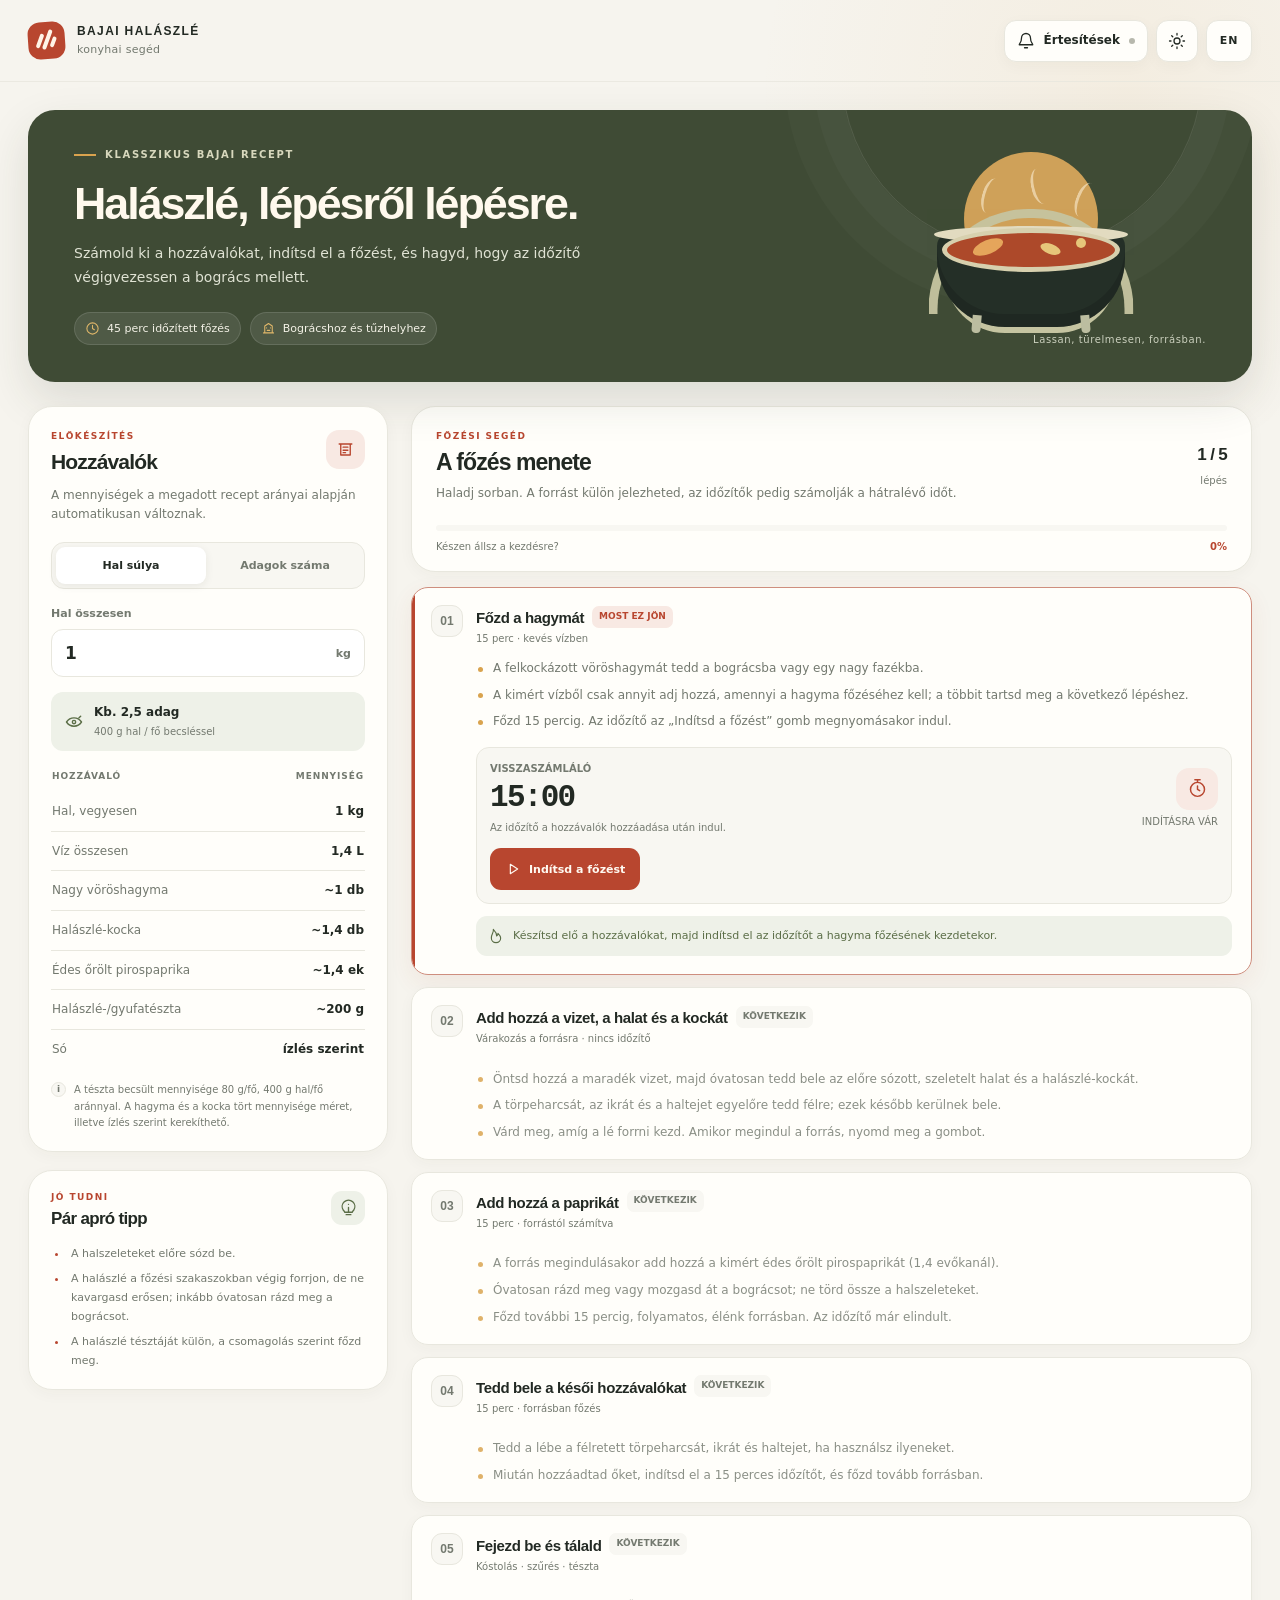
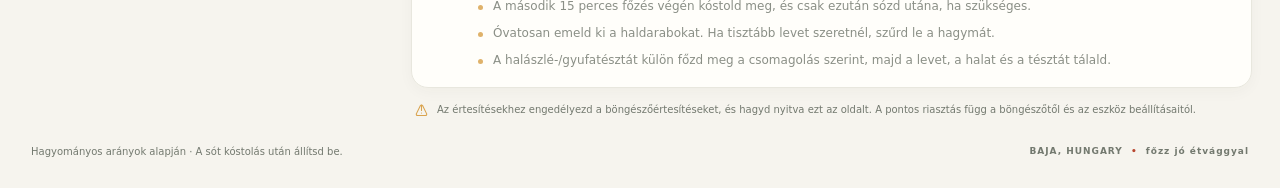
==== index.html @ a44670a9 "Integrate Google Analytics tracking code Added Google Analytics tracking script to the HTML." ====
<!doctype html>
<html lang="hu">
<head>
  <meta charset="utf-8">
  <meta name="viewport" content="width=device-width, initial-scale=1">
  <meta name="theme-color" content="#f6f4ee">
  <meta name="description" content="Interaktív, kétnyelvű Bajai halászlé-recept kalkulátorral és főzési időzítőkkel.">
  <title>Bajai halászlé · Kitchen companion</title>
  <link rel="stylesheet" href="styles.css">
  <script src="app.js" defer></script>
</head>
  <!-- Google tag (gtag.js) -->
<script async src="https://www.googletagmanager.com/gtag/js?id=G-JEFFP3CYK5"></script>
<script>
  window.dataLayer = window.dataLayer || [];
  function gtag(){dataLayer.push(arguments);}
  gtag('js', new Date());

  gtag('config', 'G-JEFFP3CYK5');
</script>
<body data-theme="light">
  <header class="topbar">
    <a class="brand" href="#top" aria-label="Bajai halászlé kezdőlap">
      <span class="brand-mark" aria-hidden="true"><span></span><span></span><span></span></span>
      <span class="brand-copy"><strong>BAJAI HALÁSZLÉ</strong><small data-i18n="brandSub">konyhai segéd</small></span>
    </a>
    <div class="top-actions">
      <button class="icon-button" id="notificationButton" type="button" aria-label="Értesítések bekapcsolása" title="Értesítések">
        <svg viewBox="0 0 24 24" aria-hidden="true"><path d="M18 8a6 6 0 0 0-12 0c0 7-3 7-3 9h18c0-2-3-2-3-9M10 21h4"/></svg>
        <span class="button-label" data-i18n="notifications">Értesítések</span>
        <span class="status-dot" id="notificationDot" aria-hidden="true"></span>
      </button>
      <button class="icon-button compact-button" id="themeButton" type="button" aria-label="Téma váltása" title="Téma váltása">
        <svg id="themeIcon" viewBox="0 0 24 24" aria-hidden="true"><circle cx="12" cy="12" r="4"/><path d="M12 2v2m0 16v2M4.93 4.93l1.42 1.42m11.3 11.3 1.42 1.42M2 12h2m16 0h2M4.93 19.07l1.42-1.42m11.3-11.3 1.42-1.42"/></svg>
      </button>
      <button class="language-button" id="languageButton" type="button" aria-label="Switch to English">EN</button>
    </div>
  </header>

  <main id="top" class="page-shell">
    <section class="hero" aria-labelledby="pageTitle">
      <div class="hero-copy">
        <div class="eyebrow"><span class="eyebrow-line"></span><span data-i18n="eyebrow">KLASSZIKUS BAJAI RECEPT</span></div>
        <h1 id="pageTitle" data-i18n="heroTitle">Halászlé, lépésről lépésre.</h1>
        <p class="hero-description" data-i18n="heroDescription">Számold ki a hozzávalókat, indítsd el a főzést, és hagyd, hogy az időzítő végigvezessen a bogrács mellett.</p>
        <div class="hero-meta">
          <span class="meta-chip"><svg viewBox="0 0 24 24" aria-hidden="true"><circle cx="12" cy="12" r="9"/><path d="M12 7v5l3 2"/></svg><span data-i18n="metaTime">45 perc időzített főzés</span></span>
          <span class="meta-chip"><svg viewBox="0 0 24 24" aria-hidden="true"><path d="M4 19h16M6 19V8l6-4 6 4v11M9 11h.01M15 11h.01M10 15h4"/></svg><span data-i18n="metaBogracs">Bográcshoz és tűzhelyhez</span></span>
        </div>
      </div>
      <div class="hero-art" aria-hidden="true">
        <div class="art-sun"></div>
        <div class="art-pot-handle"></div>
        <div class="art-pot"><div class="art-soup"><span></span><i></i><b></b></div><div class="art-pot-rim"></div><div class="art-pot-leg leg-left"></div><div class="art-pot-leg leg-right"></div></div>
        <div class="art-steam steam-one"></div><div class="art-steam steam-two"></div><div class="art-steam steam-three"></div>
        <span class="art-caption" data-i18n="artCaption">Lassan, türelmesen, forrásban.</span>
      </div>
    </section>

    <section class="workspace" aria-label="Recept és főzési folyamat">
      <aside class="sidebar">
        <section class="panel ingredient-panel" aria-labelledby="ingredientsTitle">
          <div class="panel-heading">
            <div>
              <span class="section-kicker" data-i18n="recipeCardKicker">ELŐKÉSZÍTÉS</span>
              <h2 id="ingredientsTitle" data-i18n="ingredientsTitle">Hozzávalók</h2>
            </div>
            <span class="heading-icon" aria-hidden="true"><svg viewBox="0 0 24 24"><path d="M4 5h16M6 5v14h12V5M9 9h6m-6 4h6m-6 3h3"/></svg></span>
          </div>
          <p class="panel-intro" data-i18n="ingredientsIntro">A mennyiségek a megadott recept arányai alapján automatikusan változnak.</p>

          <div class="mode-switch" role="group" aria-label="Mennyiség megadása">
            <button type="button" class="mode-button is-selected" data-mode="weight" aria-pressed="true" data-i18n="modeWeight">Hal súlya</button>
            <button type="button" class="mode-button" data-mode="servings" aria-pressed="false" data-i18n="modeServings">Adagok száma</button>
          </div>

          <div class="quantity-input-wrap" id="weightInputWrap">
            <label for="fishWeight" data-i18n="weightLabel">Hal összesen</label>
            <div class="number-input"><input id="fishWeight" type="number" min="0.1" max="100" step="0.1" value="1.0" inputmode="decimal"><span>kg</span></div>
          </div>
          <div class="quantity-input-wrap is-hidden" id="servingsInputWrap">
            <label for="servingsInput" data-i18n="servingsLabel">Hány főre?</label>
            <div class="number-input"><input id="servingsInput" type="number" min="1" max="100" step="1" value="3" inputmode="numeric"><span data-i18n="peopleUnit">fő</span></div>
          </div>
          <div class="yield-summary" aria-live="polite">
            <span class="yield-icon" aria-hidden="true"><svg viewBox="0 0 24 24"><path d="M3 12s3.2-5 9-5 9 5 9 5-3.2 5-9 5-9-5-9-5Z"/><circle cx="12" cy="12" r="2"/><path d="m18 7 2-2"/></svg></span>
            <span><strong id="yieldValue">Kb. 2,5 adag</strong><small data-i18n="yieldCaption">400 g hal / fő becsléssel</small></span>
          </div>

          <div class="ingredient-list-heading"><span data-i18n="ingredientNameHeading">Hozzávaló</span><span data-i18n="amountHeading">Mennyiség</span></div>
          <ul class="ingredient-list" id="ingredientList" aria-live="polite"></ul>
          <p class="assumption-note"><span class="note-symbol" aria-hidden="true">i</span><span data-i18n="assumptionNote">A tészta becsült mennyisége 80 g/fő, 400 g hal/fő aránnyal. A hagyma és a kocka tört mennyisége méret, illetve ízlés szerint kerekíthető.</span></p>
        </section>

        <section class="panel kitchen-notes" aria-labelledby="notesTitle">
          <div class="panel-heading small-heading">
            <div><span class="section-kicker" data-i18n="cookNotesKicker">JÓ TUDNI</span><h2 id="notesTitle" data-i18n="notesTitle">Pár apró tipp</h2></div>
            <span class="heading-icon secondary" aria-hidden="true"><svg viewBox="0 0 24 24"><path d="M12 18v-6m0-4h.01M9 21h6M5.5 15.5a8 8 0 1 1 13 0c-1.2 1.1-1.7 2-1.7 2.5H7.2c0-.5-.5-1.4-1.7-2.5Z"/></svg></span>
          </div>
          <ul class="tips-list">
            <li data-i18n="tipOne">A halszeleteket előre sózd be.</li>
            <li data-i18n="tipTwo">A halászlé a főzési szakaszokban végig forrjon, de ne kavargasd erősen; inkább óvatosan rázd meg a bográcsot.</li>
            <li data-i18n="tipThree">A halászlé tésztáját külön, a csomagolás szerint főzd meg.</li>
          </ul>
        </section>
      </aside>

      <section class="cooking-section" aria-labelledby="processTitle">
        <div class="process-header panel">
          <div class="process-heading-row">
            <div>
              <span class="section-kicker" data-i18n="liveGuideKicker">FŐZÉSI SEGÉD</span>
              <h2 id="processTitle" data-i18n="processTitle">A főzés menete</h2>
              <p data-i18n="processIntro">Haladj sorban. A forrást külön jelezheted, az időzítők pedig számolják a hátralévő időt.</p>
            </div>
            <div class="progress-count"><strong id="stepCounter">1 / 5</strong><span data-i18n="stepsLabel">lépés</span></div>
          </div>
          <div class="progress-track" role="progressbar" aria-label="Főzési folyamat előrehaladása" aria-valuemin="0" aria-valuemax="100" aria-valuenow="0" id="progressTrack"><span id="progressFill"></span></div>
          <div class="progress-caption"><span id="progressMessage" data-i18n="progressReady">Készen állsz a kezdésre?</span><span id="progressPercent">0%</span></div>
        </div>

        <div class="step-list" id="stepList" aria-live="polite" aria-relevant="additions text"></div>
        <div class="notification-footnote"><svg viewBox="0 0 24 24" aria-hidden="true"><path d="M12 3v9m0 4h.01M5.6 20h12.8a2 2 0 0 0 1.7-3L13.7 4a2 2 0 0 0-3.4 0L3.9 17a2 2 0 0 0 1.7 3Z"/></svg><span data-i18n="notificationFootnote">Az értesítésekhez engedélyezd a böngészőértesítéseket, és hagyd nyitva ezt az oldalt. A pontos riasztás függ a böngészőtől és az eszköz beállításaitól.</span></div>
      </section>
    </section>

    <footer class="page-footer"><span data-i18n="footerText">Hagyományos arányok alapján · A sót kóstolás után állítsd be.</span><span>BAJA, HUNGARY <span class="footer-dot">•</span> <span data-i18n="footerMade">főzz jó étvággyal</span></span></footer>
  </main>
  <div id="toast" class="toast" role="status" aria-live="polite"></div>
</body>
</html>
---- styles.css ----
:root {
  color-scheme: light;
  --page: #f6f4ee;
  --surface: #fffefa;
  --surface-soft: #f8f7f2;
  --surface-raised: #ffffff;
  --text: #222923;
  --muted: #73796f;
  --line: #e8e7de;
  --accent: #b8462f;
  --accent-strong: #9e3523;
  --accent-soft: #f8e9e3;
  --olive: #5b6e47;
  --olive-soft: #eef1e8;
  --gold: #d9a34e;
  --shadow: 0 14px 40px rgba(53, 47, 32, .055);
  --shadow-soft: 0 4px 15px rgba(53, 47, 32, .035);
  --focus: rgba(184, 70, 47, .28);
  --radius-lg: 24px;
  --radius-md: 17px;
  --radius-sm: 12px;
}

* { box-sizing: border-box; }
html { scroll-behavior: smooth; }
body {
  margin: 0;
  background:
    radial-gradient(circle at 88% 5%, rgba(221, 174, 103, .10), transparent 23rem),
    var(--page);
  color: var(--text);
  font-family: 'DM Sans', system-ui, -apple-system, BlinkMacSystemFont, 'Segoe UI', sans-serif;
  font-size: 15px;
  line-height: 1.55;
  transition: background-color .2s ease, color .2s ease;
}
button, input { font: inherit; }
button { -webkit-tap-highlight-color: transparent; }
button:focus-visible, input:focus-visible, a:focus-visible { outline: 3px solid var(--focus); outline-offset: 3px; }
svg { width: 20px; height: 20px; fill: none; stroke: currentColor; stroke-width: 1.7; stroke-linecap: round; stroke-linejoin: round; }

body[data-theme="dark"] {
  color-scheme: dark;
  --page: #161a17;
  --surface: #1e241f;
  --surface-soft: #222923;
  --surface-raised: #262d27;
  --text: #f0f0e8;
  --muted: #a5ad9f;
  --line: #353d35;
  --accent: #e17a5f;
  --accent-strong: #f08e72;
  --accent-soft: #432d28;
  --olive: #b3c49a;
  --olive-soft: #2b3428;
  --gold: #e7b75e;
  --shadow: 0 16px 45px rgba(0, 0, 0, .20);
  --shadow-soft: 0 5px 18px rgba(0, 0, 0, .15);
  --focus: rgba(225, 122, 95, .4);
  background:
    radial-gradient(circle at 88% 5%, rgba(208, 130, 65, .09), transparent 23rem),
    var(--page);
}

.topbar {
  min-height: 82px;
  padding: 0 max(28px, calc((100vw - 1320px) / 2));
  display: flex;
  justify-content: space-between;
  align-items: center;
  gap: 20px;
  border-bottom: 1px solid color-mix(in srgb, var(--line) 78%, transparent);
}
.brand { display: inline-flex; align-items: center; gap: 12px; color: var(--text); text-decoration: none; }
.brand-mark { width: 37px; height: 37px; display: flex; align-items: center; justify-content: center; gap: 3px; background: var(--accent); border-radius: 12px; transform: rotate(-4deg); }
.brand-mark span { display: block; width: 4px; height: 15px; border-radius: 3px; background: #fff4e7; transform: rotate(24deg); }
.brand-mark span:nth-child(2) { height: 21px; transform: rotate(24deg) translateY(-1px); }
.brand-mark span:nth-child(3) { height: 11px; transform: rotate(24deg) translateY(2px); }
.brand-copy { display: flex; flex-direction: column; line-height: 1.25; gap: 4px; }
.brand-copy strong { letter-spacing: .115em; font-family: 'Manrope', sans-serif; font-size: 12px; font-weight: 800; }
.brand-copy small { font-size: 11px; color: var(--muted); letter-spacing: .025em; }
.top-actions { display: flex; align-items: center; gap: 8px; }
.icon-button, .language-button {
  min-height: 42px; border: 1px solid var(--line); background: var(--surface); color: var(--text);
  border-radius: 12px; display: inline-flex; align-items: center; justify-content: center; gap: 9px;
  padding: 0 12px; cursor: pointer; box-shadow: var(--shadow-soft); transition: border-color .2s, background .2s, transform .2s;
}
.icon-button:hover, .language-button:hover { border-color: color-mix(in srgb, var(--accent) 45%, var(--line)); transform: translateY(-1px); }
.icon-button svg { width: 18px; height: 18px; }
.icon-button .button-label { font-size: 12px; font-weight: 600; }
.compact-button { width: 42px; padding: 0; }
.language-button { min-width: 46px; font-size: 11px; font-weight: 800; letter-spacing: .08em; }
.status-dot { height: 6px; width: 6px; border-radius: 50%; background: #b7b8ad; }
.status-dot.is-on { background: #5c9b68; box-shadow: 0 0 0 3px rgba(92,155,104,.12); }

.page-shell { max-width: 1320px; margin: 0 auto; padding: 28px 28px 24px; }
.hero {
  min-height: 255px; display: grid; grid-template-columns: minmax(0, 1.4fr) minmax(250px, .8fr);
  align-items: center; gap: 20px; overflow: hidden; position: relative; padding: 36px 46px;
  border-radius: 27px; color: #fff9ed; background: #3f4b35;
  box-shadow: 0 18px 45px rgba(46, 57, 37, .13);
}
.hero::before { content: ''; position: absolute; width: 360px; height: 360px; border-radius: 50%; right: 4%; top: -220px; border: 1px solid rgba(255,255,255,.10); box-shadow: 0 0 0 28px rgba(255,255,255,.025), 0 0 0 57px rgba(255,255,255,.018); }
.hero-copy { position: relative; z-index: 2; max-width: 650px; }
.eyebrow { display: flex; align-items: center; gap: 9px; color: #d8d8bd; letter-spacing: .17em; font-size: 10px; font-weight: 700; }
.eyebrow-line { display: inline-block; width: 22px; height: 2px; background: #d9a34e; }
h1, h2, h3, p { margin-top: 0; }
h1, h2, h3 { font-family: 'Manrope', 'DM Sans', sans-serif; }
.hero h1 { font-size: clamp(30px, 3.5vw, 45px); line-height: 1.13; letter-spacing: -.045em; max-width: 590px; margin: 15px 0 12px; font-weight: 800; }
.hero-description { max-width: 590px; margin: 0; color: #e0e3d4; font-size: 14px; line-height: 1.75; }
.hero-meta { margin-top: 22px; display: flex; flex-wrap: wrap; gap: 9px; }
.meta-chip { display: inline-flex; align-items: center; gap: 7px; padding: 7px 10px; background: rgba(255,255,255,.085); border: 1px solid rgba(255,255,255,.12); border-radius: 50px; color: #f4f2e7; font-size: 11px; }
.meta-chip svg { width: 15px; height: 15px; color: #e0b76a; }
.hero-art { height: 200px; min-width: 240px; max-width: 350px; width: 100%; justify-self: end; position: relative; }
.art-sun { position: absolute; width: 134px; height: 134px; top: 6px; left: 50%; transform: translateX(-50%); background: #d7a65b; opacity: .95; border-radius: 50%; }
.art-pot-handle { position: absolute; width: 205px; height: 105px; border: 9px solid #c6c5a1; border-bottom: 0; border-radius: 100px 100px 0 0; top: 63px; left: 50%; transform: translateX(-50%); opacity: .95; }
.art-pot { position: absolute; width: 188px; height: 94px; bottom: 19px; left: 50%; transform: translateX(-50%); background: #242f27; border-radius: 13px 13px 68px 68px; box-shadow: inset 0 -13px rgba(0,0,0,.14), 0 14px 0 -8px #c5c4a1; }
.art-soup { position: absolute; z-index: 2; height: 44px; top: -5px; left: 5px; right: 5px; border-radius: 50%; background: #ad492a; overflow: hidden; border: 5px solid #d7d0ae; }
.art-soup span, .art-soup i, .art-soup b { position: absolute; display: block; background: #e5a55b; border-radius: 50%; }
.art-soup span { width: 32px; height: 14px; top: 7px; left: 25px; transform: rotate(-22deg); }
.art-soup i { width: 21px; height: 10px; top: 11px; left: 93px; transform: rotate(20deg); background: #e6c67a; }
.art-soup b { width: 10px; height: 10px; top: 5px; right: 29px; background: #e6c67a; }
.art-pot-rim { position: absolute; z-index: 1; top: -7px; left: -3px; right: -3px; height: 17px; border-radius: 50%; background: #e2dbc0; }
.art-pot-leg { position: absolute; width: 9px; height: 18px; top: 82px; background: #bcbda0; border-radius: 0 0 4px 4px; }
.leg-left { left: 35px; transform: rotate(5deg); }.leg-right { right: 35px; transform: rotate(-5deg); }
.art-steam { position: absolute; z-index: 3; height: 36px; width: 19px; border-left: 3px solid rgba(255,245,220,.55); border-radius: 50%; top: 32px; }
.steam-one { left: 36%; transform: rotate(16deg); }.steam-two { left: 50%; top: 22px; transform: rotate(-12deg); }.steam-three { left: 63%; top: 36px; transform: rotate(21deg); }
.art-caption { position: absolute; z-index: 3; right: 0; bottom: -1px; color: #cbd0be; font-size: 10px; letter-spacing: .06em; }

.workspace { display: grid; grid-template-columns: minmax(290px, 360px) minmax(0, 1fr); gap: 23px; align-items: start; margin-top: 24px; }
.sidebar { display: grid; gap: 18px; }
.panel { background: var(--surface); border: 1px solid var(--line); border-radius: var(--radius-lg); box-shadow: var(--shadow-soft); }
.ingredient-panel { padding: 23px 22px 19px; }
.panel-heading { display: flex; align-items: flex-start; justify-content: space-between; gap: 14px; }
.section-kicker { display: block; color: var(--accent); font-size: 9px; font-weight: 800; letter-spacing: .16em; line-height: 1.5; margin-bottom: 5px; }
.panel-heading h2, .process-heading-row h2 { font-size: 21px; letter-spacing: -.04em; line-height: 1.2; margin: 0; font-weight: 800; }
.heading-icon { width: 39px; height: 39px; display: flex; align-items: center; justify-content: center; border-radius: 13px; background: var(--accent-soft); color: var(--accent); flex-shrink: 0; }
.heading-icon svg { width: 19px; height: 19px; }
.heading-icon.secondary { background: var(--olive-soft); color: var(--olive); }
.panel-intro { color: var(--muted); font-size: 12px; line-height: 1.65; margin: 12px 0 17px; }
.mode-switch { display: grid; grid-template-columns: 1fr 1fr; gap: 4px; padding: 4px; background: var(--surface-soft); border: 1px solid var(--line); border-radius: 13px; }
.mode-button { border: 0; border-radius: 9px; background: transparent; color: var(--muted); min-height: 37px; padding: 7px 8px; font-size: 11px; font-weight: 700; cursor: pointer; transition: background .2s, color .2s, box-shadow .2s; }
.mode-button.is-selected { background: var(--surface-raised); color: var(--text); box-shadow: 0 2px 8px rgba(40,40,30,.08); }
.quantity-input-wrap { margin-top: 16px; }
.quantity-input-wrap label { display: block; font-size: 11px; font-weight: 700; margin-bottom: 7px; color: var(--muted); }
.number-input { height: 48px; display: flex; align-items: center; border: 1px solid var(--line); border-radius: 12px; background: var(--surface-raised); transition: border-color .2s, box-shadow .2s; }
.number-input:focus-within { border-color: var(--accent); box-shadow: 0 0 0 3px var(--focus); }
.number-input input { appearance: textfield; -moz-appearance: textfield; border: 0; outline: 0; background: transparent; color: var(--text); min-width: 0; width: 100%; height: 100%; padding: 0 13px; font-size: 17px; font-weight: 700; }
.number-input input::-webkit-inner-spin-button, .number-input input::-webkit-outer-spin-button { -webkit-appearance: none; margin: 0; }
.number-input span { padding: 0 13px; color: var(--muted); font-size: 11px; font-weight: 700; white-space: nowrap; }
.is-hidden { display: none !important; }
.yield-summary { display: flex; gap: 10px; align-items: center; padding: 12px 13px; background: var(--olive-soft); margin-top: 15px; border-radius: 12px; }
.yield-icon { display: flex; flex-shrink: 0; color: var(--olive); }
.yield-icon svg { width: 20px; height: 20px; }
.yield-summary strong, .yield-summary small { display: block; }
.yield-summary strong { font-size: 12px; line-height: 1.45; }
.yield-summary small { color: var(--muted); font-size: 10px; margin-top: 2px; }
.ingredient-list-heading { display: flex; justify-content: space-between; padding: 19px 1px 8px; color: var(--muted); font-size: 9px; font-weight: 800; text-transform: uppercase; letter-spacing: .1em; }
.ingredient-list { list-style: none; padding: 0; margin: 0; }
.ingredient-row { display: flex; align-items: baseline; justify-content: space-between; gap: 14px; padding: 10px 1px; border-bottom: 1px solid var(--line); font-size: 12px; }
.ingredient-row:last-child { border-bottom: 0; }
.ingredient-name { color: var(--muted); }
.ingredient-amount { font-weight: 700; text-align: right; white-space: nowrap; color: var(--text); }
.assumption-note { display: flex; align-items: flex-start; gap: 8px; margin: 14px 0 0; color: var(--muted); font-size: 10px; line-height: 1.65; }
.note-symbol { display: inline-flex; align-items: center; justify-content: center; width: 15px; height: 15px; border-radius: 50%; background: var(--surface-soft); border: 1px solid var(--line); font-size: 9px; font-weight: 800; flex-shrink: 0; }
.kitchen-notes { padding: 20px 22px 18px; }
.small-heading h2 { font-size: 17px; }
.small-heading .heading-icon { width: 34px; height: 34px; border-radius: 11px; }
.tips-list { margin: 15px 0 0; padding: 0 0 0 17px; color: var(--muted); font-size: 11px; line-height: 1.7; }
.tips-list li { padding: 0 0 7px 3px; }
.tips-list li:last-child { padding-bottom: 0; }
.tips-list li::marker { color: var(--accent); }

.cooking-section { min-width: 0; }
.process-header { padding: 23px 24px 17px; }
.process-heading-row { display: flex; justify-content: space-between; align-items: center; gap: 15px; }
.process-heading-row h2 { font-size: 23px; }
.process-heading-row p { max-width: 590px; color: var(--muted); font-size: 12px; line-height: 1.65; margin: 8px 0 0; }
.progress-count { min-width: 61px; text-align: right; flex-shrink: 0; }
.progress-count strong { display: block; font-family: 'Manrope', sans-serif; font-size: 17px; letter-spacing: -.04em; }
.progress-count span { color: var(--muted); font-size: 10px; }
.progress-track { height: 6px; margin-top: 21px; background: var(--surface-soft); border-radius: 100px; overflow: hidden; }
.progress-track > span { display: block; height: 100%; width: 0%; background: linear-gradient(90deg, var(--accent), #d88e50); border-radius: inherit; transition: width .35s ease; }
.progress-caption { margin-top: 8px; display: flex; align-items: center; justify-content: space-between; gap: 12px; color: var(--muted); font-size: 10px; }
#progressPercent { font-weight: 800; color: var(--accent); }
.step-list { display: grid; gap: 12px; margin-top: 15px; }
.step-card { position: relative; background: var(--surface); border: 1px solid var(--line); border-radius: var(--radius-md); box-shadow: var(--shadow-soft); overflow: hidden; transition: border-color .25s, background .25s, opacity .25s, box-shadow .25s; }
.step-card.is-active { border-color: color-mix(in srgb, var(--accent) 55%, var(--line)); box-shadow: 0 8px 25px rgba(160, 67, 44, .075); }
.step-card.is-complete .step-number { color: #fff; background: var(--olive); border-color: var(--olive); }
.step-card.is-complete .step-number svg { width: 15px; height: 15px; }
.step-card.is-future .step-body { opacity: .83; }
.step-card.is-active::before { content: ''; position: absolute; width: 3px; left: 0; top: 0; bottom: 0; background: var(--accent); }
.step-card.is-finished { border-color: var(--olive); }
.step-main { display: flex; gap: 13px; align-items: flex-start; padding: 17px 19px 0; }
.step-number { width: 32px; height: 32px; border: 1px solid var(--line); background: var(--surface-soft); color: var(--muted); border-radius: 11px; display: flex; align-items: center; justify-content: center; flex-shrink: 0; font-family: 'Manrope', sans-serif; font-size: 12px; font-weight: 800; }
.step-heading { min-width: 0; flex: 1; }
.step-title-row { display: flex; align-items: center; flex-wrap: wrap; gap: 8px; }
.step-heading h3 { margin: 2px 0 0; font-size: 15px; line-height: 1.4; letter-spacing: -.025em; }
.step-subtitle { margin: 3px 0 0; color: var(--muted); font-size: 10px; }
.step-status { display: inline-flex; align-items: center; white-space: nowrap; padding: 4px 7px; border-radius: 7px; background: var(--surface-soft); color: var(--muted); font-size: 9px; font-weight: 800; }
.step-card.is-active .step-status { background: var(--accent-soft); color: var(--accent); }
.step-card.is-complete .step-status { background: var(--olive-soft); color: var(--olive); }
.step-body { padding: 12px 19px 18px 64px; }
.step-instructions { padding: 0; margin: 0; list-style: none; display: grid; gap: 7px; color: var(--muted); font-size: 12px; line-height: 1.65; }
.step-instructions li { position: relative; padding-left: 17px; }
.step-instructions li::before { content: ''; position: absolute; width: 5px; height: 5px; border-radius: 50%; background: var(--gold); left: 2px; top: .65em; }
.step-active-control { margin-top: 15px; border-radius: 13px; border: 1px solid var(--line); padding: 13px; background: var(--surface-soft); }
.timer-row { display: flex; align-items: center; justify-content: space-between; gap: 14px; }
.timer-caption { color: var(--muted); font-size: 10px; font-weight: 700; margin-bottom: 2px; }
.timer-digits { display: block; font-family: 'Manrope', monospace; letter-spacing: -.055em; font-size: 31px; line-height: 1.2; font-weight: 800; font-variant-numeric: tabular-nums; }
.timer-digits.is-done { color: var(--olive); }
.timer-side { min-width: 115px; text-align: right; }
.timer-state { display: block; margin-top: 4px; color: var(--muted); font-size: 10px; }
.timer-icon { display: inline-flex; align-items: center; justify-content: center; width: 42px; height: 42px; border-radius: 13px; color: var(--accent); background: var(--accent-soft); }
.timer-icon svg { width: 21px; height: 21px; }
.control-actions { display: flex; gap: 8px; flex-wrap: wrap; margin-top: 13px; }
.primary-button, .secondary-button {
  min-height: 42px; display: inline-flex; justify-content: center; align-items: center; gap: 8px; padding: 0 14px;
  border-radius: 11px; border: 1px solid transparent; font-size: 11px; font-weight: 800; cursor: pointer;
  transition: background .2s, border-color .2s, color .2s, transform .2s;
}
.primary-button { background: var(--accent); color: #fffaf2; }
.primary-button:hover { background: var(--accent-strong); transform: translateY(-1px); }
.secondary-button { background: var(--surface-raised); border-color: var(--line); color: var(--text); }
.secondary-button:hover { border-color: var(--accent); color: var(--accent); }
.primary-button svg, .secondary-button svg { width: 16px; height: 16px; }
.step-callout { display: flex; align-items: flex-start; gap: 9px; padding: 11px 12px; margin-top: 12px; background: var(--olive-soft); color: var(--olive); border-radius: 11px; font-size: 11px; line-height: 1.6; }
.step-callout svg { width: 16px; height: 16px; flex-shrink: 0; margin-top: 1px; }
.step-callout strong { color: var(--text); }
.step-card.is-future .step-main { padding-bottom: 16px; }
.step-card.is-future .step-body { padding-top: 7px; padding-bottom: 16px; }
.step-card.is-complete .step-body { padding-bottom: 15px; }
.notification-footnote { display: flex; align-items: flex-start; gap: 8px; margin: 14px 3px 0; color: var(--muted); font-size: 10px; line-height: 1.65; }
.notification-footnote svg { width: 15px; height: 15px; flex-shrink: 0; margin-top: 1px; color: var(--gold); }
.page-footer { display: flex; justify-content: space-between; align-items: center; gap: 15px; padding: 26px 3px 4px; color: var(--muted); font-size: 10px; }
.page-footer > span:last-child { letter-spacing: .11em; font-size: 9px; font-weight: 700; white-space: nowrap; }
.footer-dot { padding: 0 4px; color: var(--accent); }
.toast { position: fixed; z-index: 20; bottom: 22px; left: 50%; transform: translate(-50%, 14px); max-width: min(500px, calc(100vw - 30px)); padding: 12px 16px; border-radius: 13px; background: var(--text); color: var(--surface); font-size: 12px; line-height: 1.5; box-shadow: var(--shadow); opacity: 0; pointer-events: none; transition: opacity .2s, transform .2s; }
.toast.is-visible { opacity: 1; transform: translate(-50%, 0); }

@media (min-width: 1100px) {
  .sidebar { position: sticky; top: 18px; }
}
@media (max-width: 900px) {
  .page-shell { padding: 22px 20px; }
  .topbar { padding: 0 20px; min-height: 72px; }
  .hero { padding: 32px 32px; grid-template-columns: minmax(0, 1.35fr) minmax(210px, .8fr); }
  .hero-art { transform: scale(.9); transform-origin: center right; }
  .workspace { grid-template-columns: minmax(260px, .78fr) minmax(0, 1.22fr); gap: 16px; }
  .ingredient-panel, .kitchen-notes { padding-left: 17px; padding-right: 17px; }
  .process-header { padding: 20px; }
  .step-main { padding-left: 15px; padding-right: 15px; }
  .step-body { padding-left: 60px; padding-right: 15px; }
}
@media (max-width: 680px) {
  .topbar { padding: 0 15px; min-height: 68px; }
  .brand { gap: 9px; }
  .brand-mark { width: 34px; height: 34px; border-radius: 11px; }
  .brand-copy strong { font-size: 10px; }
  .brand-copy small { font-size: 10px; }
  .top-actions { gap: 6px; }
  .icon-button { min-height: 38px; padding: 0 10px; border-radius: 11px; }
  .compact-button { width: 38px; padding: 0; }
  .language-button { min-width: 39px; min-height: 38px; padding: 0 9px; }
  .icon-button .button-label { display: none; }
  .icon-button { width: 38px; padding: 0; }
  .status-dot { width: 5px; height: 5px; margin-left: -7px; margin-top: -13px; }
  .page-shell { padding: 14px 12px 20px; }
  .hero { min-height: 0; grid-template-columns: 1fr; padding: 27px 23px 19px; gap: 2px; border-radius: 21px; }
  .hero h1 { font-size: 33px; max-width: 420px; margin-top: 13px; }
  .hero-description { font-size: 12px; line-height: 1.7; }
  .hero-meta { margin-top: 17px; gap: 7px; }
  .meta-chip { font-size: 10px; padding: 6px 8px; }
  .hero-art { justify-self: center; height: 139px; max-width: 290px; min-width: 230px; transform: scale(.82); transform-origin: top center; margin-bottom: -24px; }
  .workspace { grid-template-columns: minmax(0, 1fr); gap: 17px; margin-top: 17px; }
  .sidebar { display: contents; }
  .ingredient-panel { order: 0; padding: 20px 18px 18px; border-radius: 19px; }
  .kitchen-notes { order: 1; padding: 18px; border-radius: 19px; }
  .cooking-section { order: 2; }
  .panel-heading h2 { font-size: 20px; }
  .process-header { padding: 19px 17px 15px; border-radius: 18px; }
  .process-heading-row { align-items: flex-start; }
  .process-heading-row h2 { font-size: 21px; }
  .process-heading-row p { font-size: 11px; line-height: 1.6; }
  .progress-count strong { font-size: 15px; }
  .progress-count span { font-size: 9px; }
  .step-list { gap: 10px; margin-top: 11px; }
  .step-card { border-radius: 15px; }
  .step-main { gap: 10px; padding: 14px 13px 0; }
  .step-number { width: 30px; height: 30px; border-radius: 10px; }
  .step-heading h3 { font-size: 13px; }
  .step-subtitle { font-size: 10px; }
  .step-status { font-size: 8px; padding: 3px 6px; }
  .step-body { padding: 11px 13px 15px 53px; }
  .step-instructions { font-size: 11px; gap: 6px; }
  .step-active-control { padding: 11px; margin-top: 12px; }
  .timer-digits { font-size: 29px; }
  .timer-icon { width: 37px; height: 37px; }
  .timer-side { min-width: 92px; }
  .control-actions { gap: 7px; }
  .primary-button, .secondary-button { min-height: 43px; padding: 0 12px; font-size: 10px; }
  .primary-button { flex: 1 1 auto; }
  .page-footer { display: grid; gap: 8px; padding: 21px 3px 4px; font-size: 10px; }
  .page-footer > span:last-child { white-space: normal; }
}
@media (prefers-reduced-motion: reduce) {
  *, *::before, *::after { scroll-behavior: auto !important; animation-duration: .01ms !important; transition-duration: .01ms !important; }
}
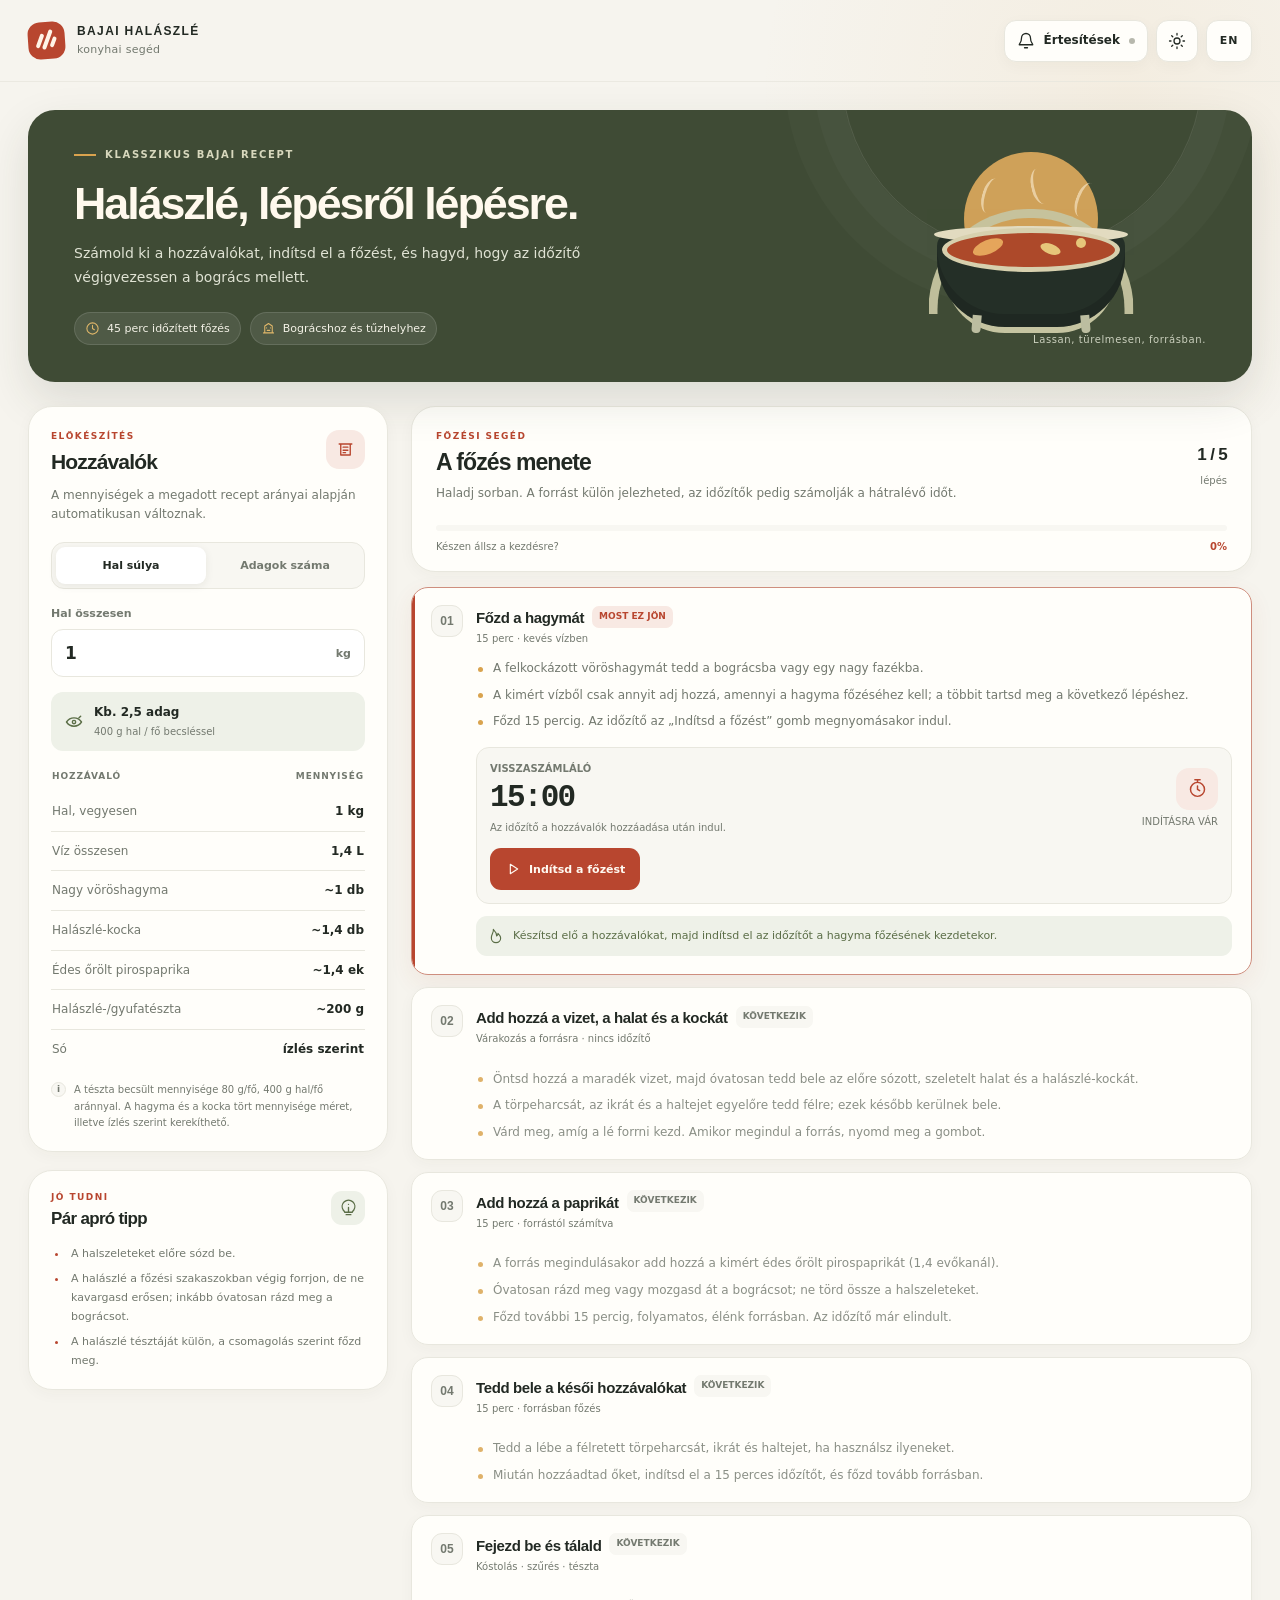
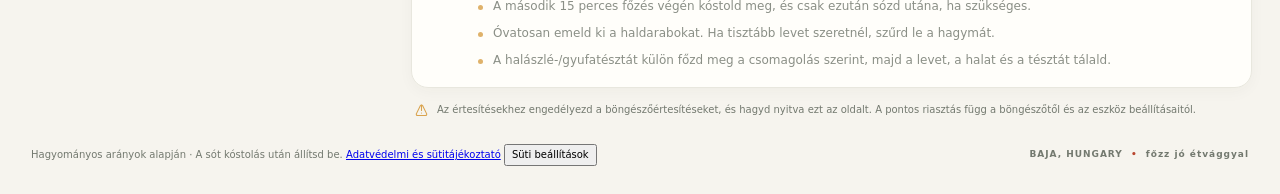
==== commit 31a87fc0: "Remove Google Analytics script from index.html" ====
--- a/index.html
+++ b/index.html
@@ -9,15 +9,6 @@
   <link rel="stylesheet" href="styles.css">
   <script src="app.js" defer></script>
 </head>
-  <!-- Google tag (gtag.js) -->
-<script async src="https://www.googletagmanager.com/gtag/js?id=G-JEFFP3CYK5"></script>
-<script>
-  window.dataLayer = window.dataLayer || [];
-  function gtag(){dataLayer.push(arguments);}
-  gtag('js', new Date());
-
-  gtag('config', 'G-JEFFP3CYK5');
-</script>
 <body data-theme="light">
   <header class="topbar">
     <a class="brand" href="#top" aria-label="Bajai halászlé kezdőlap">
@@ -124,8 +115,46 @@
       </section>
     </section>
 
-    <footer class="page-footer"><span data-i18n="footerText">Hagyományos arányok alapján · A sót kóstolás után állítsd be.</span><span>BAJA, HUNGARY <span class="footer-dot">•</span> <span data-i18n="footerMade">főzz jó étvággyal</span></span></footer>
+    <footer class="page-footer">
+      <span class="footer-notes">
+        <span data-i18n="footerText">Hagyományos arányok alapján · A sót kóstolás után állítsd be.</span>
+        <span class="footer-privacy-links">
+          <a href="privacy-policy.html" data-i18n="privacyPolicyLink">Adatvédelmi és sütitájékoztató</a>
+          <button type="button" id="cookieSettingsLink" class="text-button" data-i18n="cookieSettingsLink">Süti beállítások</button>
+        </span>
+      </span>
+      <span>BAJA, HUNGARY <span class="footer-dot">•</span> <span data-i18n="footerMade">főzz jó étvággyal</span></span>
+    </footer>
   </main>
+  <section id="cookieConsent" class="cookie-consent" aria-labelledby="cookieConsentTitle" aria-describedby="cookieConsentDescription" hidden>
+    <div class="cookie-consent-card">
+      <div class="cookie-consent-copy">
+        <span class="cookie-consent-kicker" data-i18n="cookieKicker">ADATVÉDELEM</span>
+        <h2 id="cookieConsentTitle" data-i18n="cookieTitle">Te döntesz a statisztikai sütikről</h2>
+        <p id="cookieConsentDescription" data-i18n="cookieDescription">A Google Analytics 4 segítségével a látogatottságot mérjük, hogy fejleszthessük az oldalt. Az analitika csak akkor indul el, ha engedélyezed. A választásodat később bármikor módosíthatod.</p>
+        <a href="privacy-policy.html" data-i18n="cookiePrivacyLink">Adatvédelmi és sütitájékoztató</a>
+      </div>
+      <div class="cookie-consent-actions" aria-label="Cookie consent actions">
+        <button type="button" id="cookieRejectButton" class="cookie-button cookie-button-secondary" data-i18n="cookieReject">Elutasítom</button>
+        <button type="button" id="cookieCustomizeButton" class="cookie-button cookie-button-secondary" aria-expanded="false" aria-controls="cookieSettingsPanel" data-i18n="cookieCustomize">Beállítások</button>
+        <button type="button" id="cookieAcceptButton" class="cookie-button cookie-button-primary" data-i18n="cookieAccept">Analitika engedélyezése</button>
+      </div>
+      <div id="cookieSettingsPanel" class="cookie-settings-panel" hidden>
+        <div class="cookie-settings-heading">
+          <div><strong data-i18n="cookieSettingsTitle">Süti-beállítások</strong><p data-i18n="cookieNecessaryDescription">A szükséges helyi tárolás az oldal alapvető működéséhez mindig aktív.</p></div>
+          <span class="cookie-always-on" data-i18n="cookieAlwaysOn">Mindig aktív</span>
+        </div>
+        <label class="cookie-toggle-row" for="cookieAnalyticsToggle">
+          <span><strong data-i18n="cookieAnalyticsTitle">Statisztikai analitika</strong><small data-i18n="cookieAnalyticsDescription">Google Analytics 4: oldalmegtekintések és használati statisztikák mérése.</small></span>
+          <input type="checkbox" id="cookieAnalyticsToggle">
+        </label>
+        <div class="cookie-settings-actions">
+          <button type="button" id="cookieCancelButton" class="cookie-button cookie-button-secondary" data-i18n="cookieCancel">Mégse</button>
+          <button type="button" id="cookieSaveButton" class="cookie-button cookie-button-primary" data-i18n="cookieSave">Beállítások mentése</button>
+        </div>
+      </div>
+    </div>
+  </section>
   <div id="toast" class="toast" role="status" aria-live="polite"></div>
 </body>
 </html>
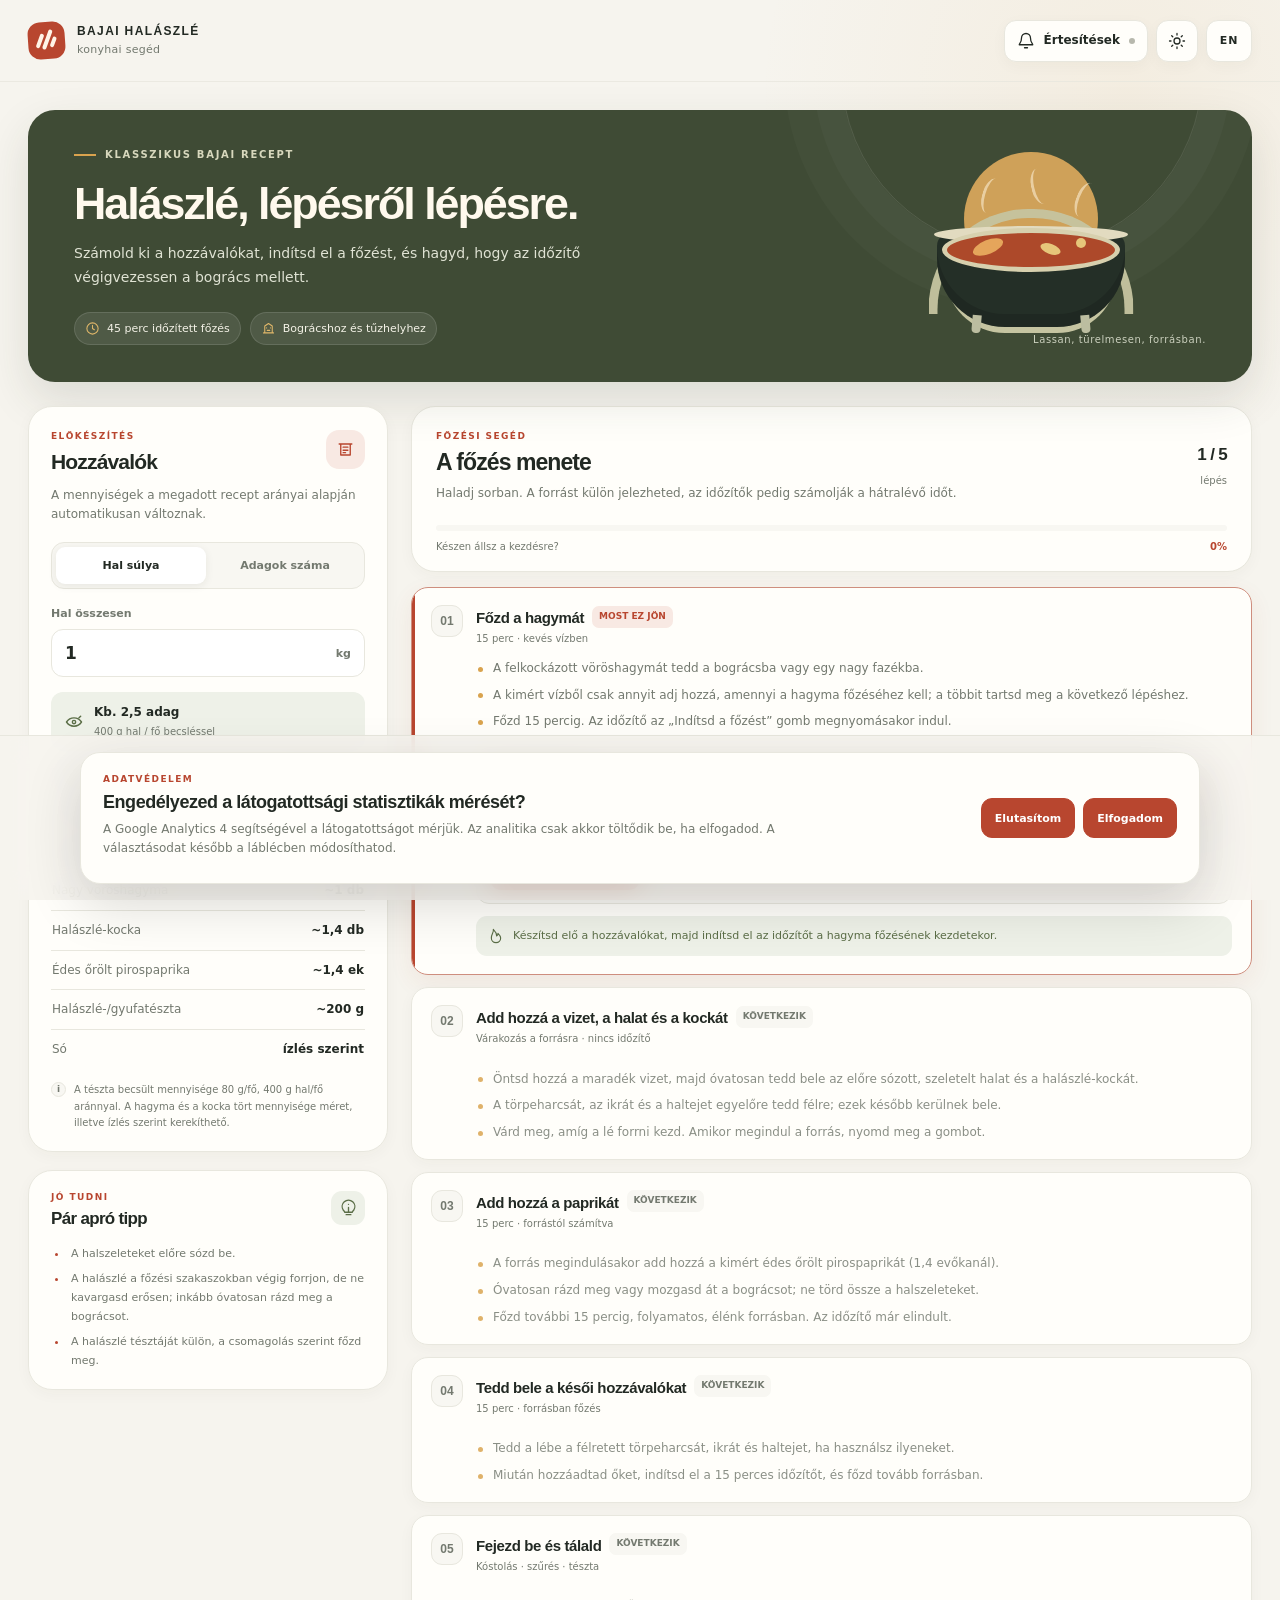
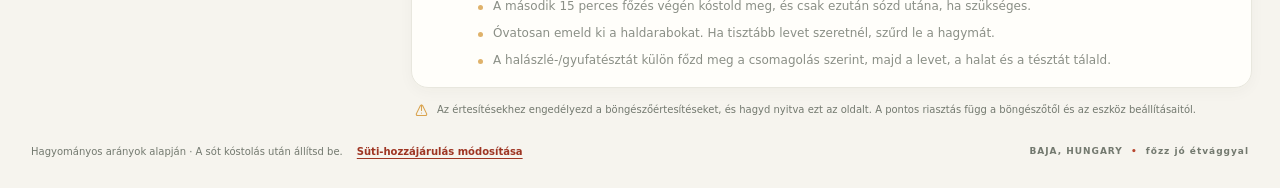
==== commit cc39d351: "Revise cookie consent UI text and structure Updated cookie consent messages and button texts for cla" ====
--- a/index.html
+++ b/index.html
@@ -119,8 +119,7 @@
       <span class="footer-notes">
         <span data-i18n="footerText">Hagyományos arányok alapján · A sót kóstolás után állítsd be.</span>
         <span class="footer-privacy-links">
-          <a href="privacy-policy.html" data-i18n="privacyPolicyLink">Adatvédelmi és sütitájékoztató</a>
-          <button type="button" id="cookieSettingsLink" class="text-button" data-i18n="cookieSettingsLink">Süti beállítások</button>
+          <button type="button" id="cookieSettingsLink" class="text-button" data-i18n="cookieSettingsLink">Süti-hozzájárulás módosítása</button>
         </span>
       </span>
       <span>BAJA, HUNGARY <span class="footer-dot">•</span> <span data-i18n="footerMade">főzz jó étvággyal</span></span>
@@ -130,28 +129,12 @@
     <div class="cookie-consent-card">
       <div class="cookie-consent-copy">
         <span class="cookie-consent-kicker" data-i18n="cookieKicker">ADATVÉDELEM</span>
-        <h2 id="cookieConsentTitle" data-i18n="cookieTitle">Te döntesz a statisztikai sütikről</h2>
-        <p id="cookieConsentDescription" data-i18n="cookieDescription">A Google Analytics 4 segítségével a látogatottságot mérjük, hogy fejleszthessük az oldalt. Az analitika csak akkor indul el, ha engedélyezed. A választásodat később bármikor módosíthatod.</p>
-        <a href="privacy-policy.html" data-i18n="cookiePrivacyLink">Adatvédelmi és sütitájékoztató</a>
+        <h2 id="cookieConsentTitle" data-i18n="cookieTitle">Engedélyezed a látogatottsági statisztikák mérését?</h2>
+        <p id="cookieConsentDescription" data-i18n="cookieDescription">A Google Analytics 4 segítségével a látogatottságot mérjük. Az analitika csak akkor töltődik be, ha elfogadod. A választásodat később a láblécben módosíthatod.</p>
       </div>
       <div class="cookie-consent-actions" aria-label="Cookie consent actions">
         <button type="button" id="cookieRejectButton" class="cookie-button cookie-button-secondary" data-i18n="cookieReject">Elutasítom</button>
-        <button type="button" id="cookieCustomizeButton" class="cookie-button cookie-button-secondary" aria-expanded="false" aria-controls="cookieSettingsPanel" data-i18n="cookieCustomize">Beállítások</button>
-        <button type="button" id="cookieAcceptButton" class="cookie-button cookie-button-primary" data-i18n="cookieAccept">Analitika engedélyezése</button>
-      </div>
-      <div id="cookieSettingsPanel" class="cookie-settings-panel" hidden>
-        <div class="cookie-settings-heading">
-          <div><strong data-i18n="cookieSettingsTitle">Süti-beállítások</strong><p data-i18n="cookieNecessaryDescription">A szükséges helyi tárolás az oldal alapvető működéséhez mindig aktív.</p></div>
-          <span class="cookie-always-on" data-i18n="cookieAlwaysOn">Mindig aktív</span>
-        </div>
-        <label class="cookie-toggle-row" for="cookieAnalyticsToggle">
-          <span><strong data-i18n="cookieAnalyticsTitle">Statisztikai analitika</strong><small data-i18n="cookieAnalyticsDescription">Google Analytics 4: oldalmegtekintések és használati statisztikák mérése.</small></span>
-          <input type="checkbox" id="cookieAnalyticsToggle">
-        </label>
-        <div class="cookie-settings-actions">
-          <button type="button" id="cookieCancelButton" class="cookie-button cookie-button-secondary" data-i18n="cookieCancel">Mégse</button>
-          <button type="button" id="cookieSaveButton" class="cookie-button cookie-button-primary" data-i18n="cookieSave">Beállítások mentése</button>
-        </div>
+        <button type="button" id="cookieAcceptButton" class="cookie-button cookie-button-primary" data-i18n="cookieAccept">Elfogadom</button>
       </div>
     </div>
   </section>
--- a/styles.css
+++ b/styles.css
@@ -307,3 +307,107 @@
 @media (prefers-reduced-motion: reduce) {
   *, *::before, *::after { scroll-behavior: auto !important; animation-duration: .01ms !important; transition-duration: .01ms !important; }
 }
+
+/* Cookie consent controls */
+.cookie-consent[hidden], .cookie-settings-panel[hidden] { display: none !important; }
+.cookie-consent {
+  position: fixed;
+  z-index: 100;
+  inset: auto 0 0;
+  display: flex;
+  justify-content: center;
+  padding: 16px max(14px, calc((100vw - 1120px) / 2));
+  background: color-mix(in srgb, var(--page) 88%, transparent);
+  border-top: 1px solid var(--line);
+  backdrop-filter: blur(14px);
+  -webkit-backdrop-filter: blur(14px);
+}
+.cookie-consent-card {
+  width: 100%;
+  max-width: 1120px;
+  max-height: min(82vh, 700px);
+  overflow-y: auto;
+  display: grid;
+  grid-template-columns: minmax(0, 1fr) auto;
+  align-items: center;
+  gap: 12px 28px;
+  padding: 20px 22px;
+  background: var(--surface);
+  color: var(--text);
+  border: 1px solid var(--line);
+  border-radius: 20px;
+  box-shadow: 0 18px 55px rgba(0, 0, 0, .16);
+}
+.cookie-consent-copy { min-width: 0; }
+.cookie-consent-kicker { display: block; margin-bottom: 4px; color: var(--accent); font-size: 9px; font-weight: 800; letter-spacing: .16em; }
+.cookie-consent-copy h2 { margin: 0 0 5px; font-size: 18px; line-height: 1.3; letter-spacing: -.025em; }
+.cookie-consent-copy p { margin: 0 0 5px; color: var(--muted); font-size: 12px; line-height: 1.6; max-width: 720px; }
+.cookie-consent-copy a, .footer-privacy-links a { color: var(--accent-strong); font-size: 11px; font-weight: 700; text-underline-offset: 3px; }
+.cookie-consent-actions { display: flex; flex-wrap: wrap; justify-content: flex-end; align-items: center; gap: 8px; }
+.cookie-button { min-height: 40px; padding: 9px 13px; border: 1px solid var(--line); border-radius: 11px; font-size: 11px; font-weight: 750; cursor: pointer; transition: transform .15s ease, background .15s ease, border-color .15s ease; }
+.cookie-button:hover { transform: translateY(-1px); }
+.cookie-button-primary { border-color: var(--accent); background: var(--accent); color: #fff; }
+.cookie-button-primary:hover { background: var(--accent-strong); border-color: var(--accent-strong); }
+.cookie-button-secondary { background: var(--surface-raised); color: var(--text); }
+.cookie-button-secondary:hover { border-color: var(--accent); }
+.cookie-settings-panel { grid-column: 1 / -1; padding-top: 15px; border-top: 1px solid var(--line); }
+.cookie-settings-heading { display: flex; justify-content: space-between; align-items: flex-start; gap: 15px; }
+.cookie-settings-heading strong, .cookie-toggle-row strong { display: block; font-size: 12px; }
+.cookie-settings-heading p { margin: 4px 0 0; color: var(--muted); font-size: 11px; }
+.cookie-always-on { padding: 5px 8px; color: var(--olive); background: var(--olive-soft); border-radius: 999px; font-size: 10px; font-weight: 750; white-space: nowrap; }
+.cookie-toggle-row { display: flex; justify-content: space-between; align-items: center; gap: 20px; margin-top: 13px; padding: 13px 0; border-top: 1px solid var(--line); border-bottom: 1px solid var(--line); cursor: pointer; }
+.cookie-toggle-row small { display: block; margin-top: 3px; color: var(--muted); font-size: 11px; line-height: 1.5; }
+.cookie-toggle-row input { flex: 0 0 auto; width: 20px; height: 20px; accent-color: var(--accent); }
+.cookie-settings-actions { display: flex; justify-content: flex-end; gap: 8px; margin-top: 13px; }
+.text-button { border: 0; padding: 0; color: var(--accent-strong); background: transparent; font: inherit; font-size: 10px; font-weight: 750; cursor: pointer; text-decoration: underline; text-underline-offset: 3px; }
+.footer-notes { display: flex; align-items: flex-start; flex-wrap: wrap; gap: 7px 14px; }
+.footer-privacy-links { display: inline-flex; align-items: center; flex-wrap: wrap; gap: 5px 12px; }
+
+/* Privacy notice page */
+.policy-shell { width: min(900px, calc(100% - 36px)); margin: 34px auto 60px; }
+.policy-header { display: flex; justify-content: space-between; align-items: flex-start; gap: 20px; margin-bottom: 22px; }
+.policy-header h1 { margin: 4px 0 6px; font-size: clamp(27px, 4vw, 42px); line-height: 1.15; letter-spacing: -.04em; }
+.policy-header p { max-width: 680px; margin: 0; color: var(--muted); font-size: 13px; }
+.policy-language-switch { display: flex; gap: 5px; padding: 4px; border: 1px solid var(--line); border-radius: 12px; background: var(--surface); }
+.policy-language-switch button { padding: 8px 10px; border: 0; border-radius: 8px; background: transparent; color: var(--muted); font-size: 11px; font-weight: 800; cursor: pointer; }
+.policy-language-switch button[aria-pressed="true"] { background: var(--accent-soft); color: var(--accent-strong); }
+.policy-warning { margin: 0 0 20px; padding: 14px 16px; border: 1px solid color-mix(in srgb, var(--gold) 60%, var(--line)); border-radius: 13px; background: color-mix(in srgb, var(--gold) 10%, var(--surface)); color: var(--text); font-size: 12px; line-height: 1.6; }
+.policy-card { margin: 12px 0; padding: 22px 24px; border: 1px solid var(--line); border-radius: 17px; background: var(--surface); box-shadow: var(--shadow-soft); }
+.policy-card h2 { margin: 0 0 9px; font-size: 17px; }
+.policy-card p, .policy-card li { color: var(--muted); font-size: 12px; line-height: 1.75; }
+.policy-card p { margin: 7px 0; }
+.policy-card ul { margin: 7px 0; padding-left: 20px; }
+.policy-placeholder { padding: 1px 4px; border-radius: 4px; background: var(--accent-soft); color: var(--accent-strong); font-weight: 750; }
+.policy-top-link { display: inline-block; margin: 0 0 15px; color: var(--accent-strong); font-size: 12px; font-weight: 750; text-underline-offset: 3px; }
+
+@media (max-width: 900px) {
+  .cookie-consent-card { grid-template-columns: 1fr; gap: 13px; padding: 18px; }
+  .cookie-consent-actions { justify-content: flex-start; }
+}
+@media (max-width: 680px) {
+  .cookie-consent { padding: 8px; }
+  .cookie-consent-card { max-height: 88vh; padding: 16px; border-radius: 17px; }
+  .cookie-consent-copy h2 { font-size: 16px; }
+  .cookie-consent-copy p { font-size: 11px; }
+  .cookie-consent-actions { display: grid; grid-template-columns: 1fr 1fr; gap: 7px; }
+  .cookie-button { width: 100%; min-height: 42px; padding: 8px; }
+  #cookieAcceptButton { grid-column: 1 / -1; grid-row: 1; }
+  #cookieRejectButton { grid-column: 1; grid-row: 2; }
+  #cookieCustomizeButton { grid-column: 2; grid-row: 2; }
+  .cookie-settings-heading { flex-direction: column; gap: 8px; }
+  .cookie-settings-actions { display: grid; grid-template-columns: 1fr 1fr; }
+  .page-footer { align-items: flex-start; }
+  .footer-notes { display: grid; }
+  .policy-shell { width: min(100% - 24px, 900px); margin: 18px auto 40px; }
+  .policy-header { display: grid; }
+  .policy-language-switch { justify-self: start; }
+  .policy-card { padding: 18px; }
+}
+/* Keep the two consent outcomes equally easy to select. */
+.cookie-consent-actions #cookieRejectButton { border-color: var(--accent); background: var(--accent); color: #fff; }
+.cookie-consent-actions #cookieRejectButton:hover { background: var(--accent-strong); border-color: var(--accent-strong); }
+@media (max-width: 680px) {
+  #cookieAcceptButton { grid-column: 1; grid-row: 1; }
+  #cookieRejectButton { grid-column: 2; grid-row: 1; }
+  #cookieCustomizeButton { grid-column: 1 / -1; grid-row: 2; }
+}
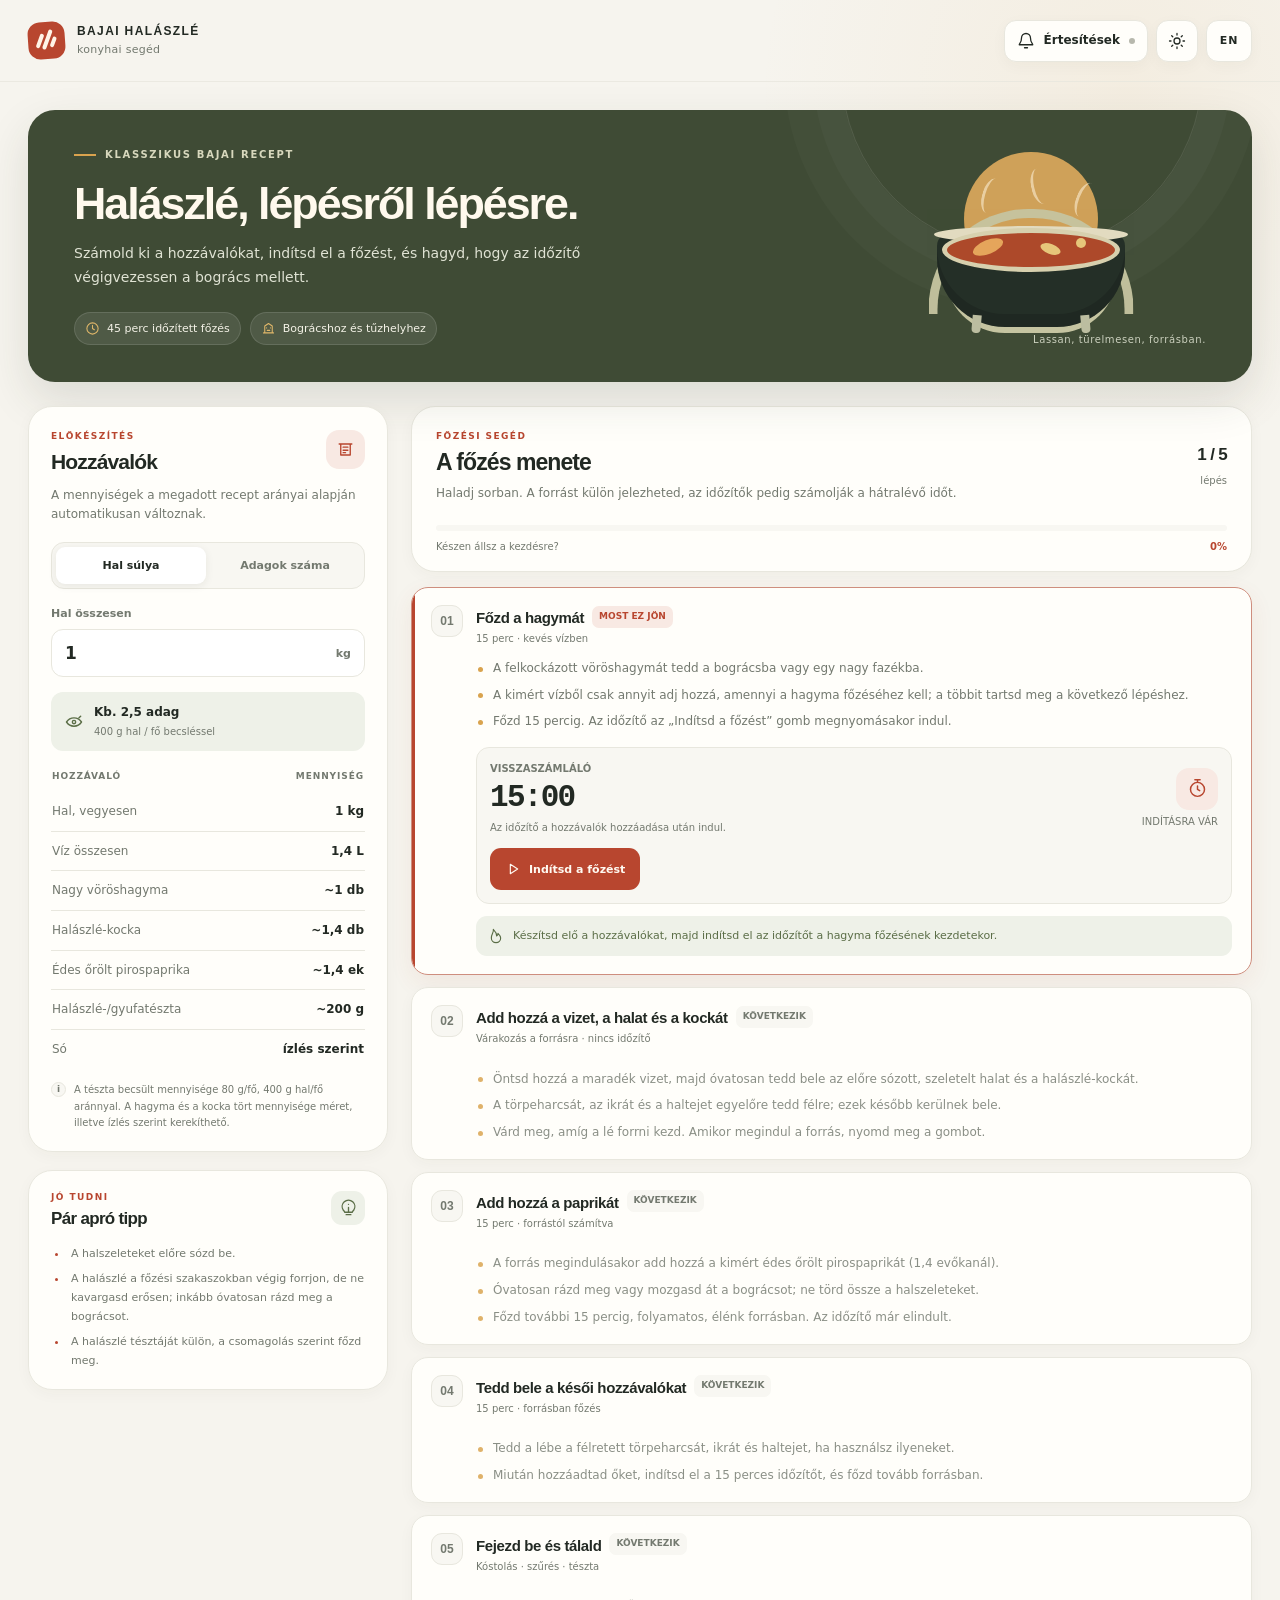
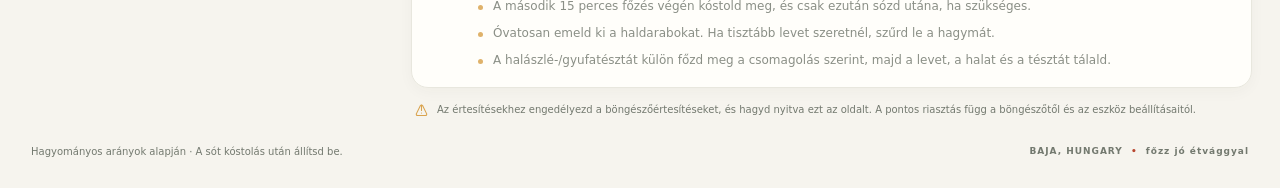
==== commit 01fa7298: "fix" ====
--- a/index.html
+++ b/index.html
@@ -115,29 +115,8 @@
       </section>
     </section>
 
-    <footer class="page-footer">
-      <span class="footer-notes">
-        <span data-i18n="footerText">Hagyományos arányok alapján · A sót kóstolás után állítsd be.</span>
-        <span class="footer-privacy-links">
-          <button type="button" id="cookieSettingsLink" class="text-button" data-i18n="cookieSettingsLink">Süti-hozzájárulás módosítása</button>
-        </span>
-      </span>
-      <span>BAJA, HUNGARY <span class="footer-dot">•</span> <span data-i18n="footerMade">főzz jó étvággyal</span></span>
-    </footer>
+    <footer class="page-footer"><span data-i18n="footerText">Hagyományos arányok alapján · A sót kóstolás után állítsd be.</span><span>BAJA, HUNGARY <span class="footer-dot">•</span> <span data-i18n="footerMade">főzz jó étvággyal</span></span></footer>
   </main>
-  <section id="cookieConsent" class="cookie-consent" aria-labelledby="cookieConsentTitle" aria-describedby="cookieConsentDescription" hidden>
-    <div class="cookie-consent-card">
-      <div class="cookie-consent-copy">
-        <span class="cookie-consent-kicker" data-i18n="cookieKicker">ADATVÉDELEM</span>
-        <h2 id="cookieConsentTitle" data-i18n="cookieTitle">Engedélyezed a látogatottsági statisztikák mérését?</h2>
-        <p id="cookieConsentDescription" data-i18n="cookieDescription">A Google Analytics 4 segítségével a látogatottságot mérjük. Az analitika csak akkor töltődik be, ha elfogadod. A választásodat később a láblécben módosíthatod.</p>
-      </div>
-      <div class="cookie-consent-actions" aria-label="Cookie consent actions">
-        <button type="button" id="cookieRejectButton" class="cookie-button cookie-button-secondary" data-i18n="cookieReject">Elutasítom</button>
-        <button type="button" id="cookieAcceptButton" class="cookie-button cookie-button-primary" data-i18n="cookieAccept">Elfogadom</button>
-      </div>
-    </div>
-  </section>
   <div id="toast" class="toast" role="status" aria-live="polite"></div>
 </body>
 </html>
--- a/styles.css
+++ b/styles.css
@@ -307,107 +307,3 @@
 @media (prefers-reduced-motion: reduce) {
   *, *::before, *::after { scroll-behavior: auto !important; animation-duration: .01ms !important; transition-duration: .01ms !important; }
 }
-
-/* Cookie consent controls */
-.cookie-consent[hidden], .cookie-settings-panel[hidden] { display: none !important; }
-.cookie-consent {
-  position: fixed;
-  z-index: 100;
-  inset: auto 0 0;
-  display: flex;
-  justify-content: center;
-  padding: 16px max(14px, calc((100vw - 1120px) / 2));
-  background: color-mix(in srgb, var(--page) 88%, transparent);
-  border-top: 1px solid var(--line);
-  backdrop-filter: blur(14px);
-  -webkit-backdrop-filter: blur(14px);
-}
-.cookie-consent-card {
-  width: 100%;
-  max-width: 1120px;
-  max-height: min(82vh, 700px);
-  overflow-y: auto;
-  display: grid;
-  grid-template-columns: minmax(0, 1fr) auto;
-  align-items: center;
-  gap: 12px 28px;
-  padding: 20px 22px;
-  background: var(--surface);
-  color: var(--text);
-  border: 1px solid var(--line);
-  border-radius: 20px;
-  box-shadow: 0 18px 55px rgba(0, 0, 0, .16);
-}
-.cookie-consent-copy { min-width: 0; }
-.cookie-consent-kicker { display: block; margin-bottom: 4px; color: var(--accent); font-size: 9px; font-weight: 800; letter-spacing: .16em; }
-.cookie-consent-copy h2 { margin: 0 0 5px; font-size: 18px; line-height: 1.3; letter-spacing: -.025em; }
-.cookie-consent-copy p { margin: 0 0 5px; color: var(--muted); font-size: 12px; line-height: 1.6; max-width: 720px; }
-.cookie-consent-copy a, .footer-privacy-links a { color: var(--accent-strong); font-size: 11px; font-weight: 700; text-underline-offset: 3px; }
-.cookie-consent-actions { display: flex; flex-wrap: wrap; justify-content: flex-end; align-items: center; gap: 8px; }
-.cookie-button { min-height: 40px; padding: 9px 13px; border: 1px solid var(--line); border-radius: 11px; font-size: 11px; font-weight: 750; cursor: pointer; transition: transform .15s ease, background .15s ease, border-color .15s ease; }
-.cookie-button:hover { transform: translateY(-1px); }
-.cookie-button-primary { border-color: var(--accent); background: var(--accent); color: #fff; }
-.cookie-button-primary:hover { background: var(--accent-strong); border-color: var(--accent-strong); }
-.cookie-button-secondary { background: var(--surface-raised); color: var(--text); }
-.cookie-button-secondary:hover { border-color: var(--accent); }
-.cookie-settings-panel { grid-column: 1 / -1; padding-top: 15px; border-top: 1px solid var(--line); }
-.cookie-settings-heading { display: flex; justify-content: space-between; align-items: flex-start; gap: 15px; }
-.cookie-settings-heading strong, .cookie-toggle-row strong { display: block; font-size: 12px; }
-.cookie-settings-heading p { margin: 4px 0 0; color: var(--muted); font-size: 11px; }
-.cookie-always-on { padding: 5px 8px; color: var(--olive); background: var(--olive-soft); border-radius: 999px; font-size: 10px; font-weight: 750; white-space: nowrap; }
-.cookie-toggle-row { display: flex; justify-content: space-between; align-items: center; gap: 20px; margin-top: 13px; padding: 13px 0; border-top: 1px solid var(--line); border-bottom: 1px solid var(--line); cursor: pointer; }
-.cookie-toggle-row small { display: block; margin-top: 3px; color: var(--muted); font-size: 11px; line-height: 1.5; }
-.cookie-toggle-row input { flex: 0 0 auto; width: 20px; height: 20px; accent-color: var(--accent); }
-.cookie-settings-actions { display: flex; justify-content: flex-end; gap: 8px; margin-top: 13px; }
-.text-button { border: 0; padding: 0; color: var(--accent-strong); background: transparent; font: inherit; font-size: 10px; font-weight: 750; cursor: pointer; text-decoration: underline; text-underline-offset: 3px; }
-.footer-notes { display: flex; align-items: flex-start; flex-wrap: wrap; gap: 7px 14px; }
-.footer-privacy-links { display: inline-flex; align-items: center; flex-wrap: wrap; gap: 5px 12px; }
-
-/* Privacy notice page */
-.policy-shell { width: min(900px, calc(100% - 36px)); margin: 34px auto 60px; }
-.policy-header { display: flex; justify-content: space-between; align-items: flex-start; gap: 20px; margin-bottom: 22px; }
-.policy-header h1 { margin: 4px 0 6px; font-size: clamp(27px, 4vw, 42px); line-height: 1.15; letter-spacing: -.04em; }
-.policy-header p { max-width: 680px; margin: 0; color: var(--muted); font-size: 13px; }
-.policy-language-switch { display: flex; gap: 5px; padding: 4px; border: 1px solid var(--line); border-radius: 12px; background: var(--surface); }
-.policy-language-switch button { padding: 8px 10px; border: 0; border-radius: 8px; background: transparent; color: var(--muted); font-size: 11px; font-weight: 800; cursor: pointer; }
-.policy-language-switch button[aria-pressed="true"] { background: var(--accent-soft); color: var(--accent-strong); }
-.policy-warning { margin: 0 0 20px; padding: 14px 16px; border: 1px solid color-mix(in srgb, var(--gold) 60%, var(--line)); border-radius: 13px; background: color-mix(in srgb, var(--gold) 10%, var(--surface)); color: var(--text); font-size: 12px; line-height: 1.6; }
-.policy-card { margin: 12px 0; padding: 22px 24px; border: 1px solid var(--line); border-radius: 17px; background: var(--surface); box-shadow: var(--shadow-soft); }
-.policy-card h2 { margin: 0 0 9px; font-size: 17px; }
-.policy-card p, .policy-card li { color: var(--muted); font-size: 12px; line-height: 1.75; }
-.policy-card p { margin: 7px 0; }
-.policy-card ul { margin: 7px 0; padding-left: 20px; }
-.policy-placeholder { padding: 1px 4px; border-radius: 4px; background: var(--accent-soft); color: var(--accent-strong); font-weight: 750; }
-.policy-top-link { display: inline-block; margin: 0 0 15px; color: var(--accent-strong); font-size: 12px; font-weight: 750; text-underline-offset: 3px; }
-
-@media (max-width: 900px) {
-  .cookie-consent-card { grid-template-columns: 1fr; gap: 13px; padding: 18px; }
-  .cookie-consent-actions { justify-content: flex-start; }
-}
-@media (max-width: 680px) {
-  .cookie-consent { padding: 8px; }
-  .cookie-consent-card { max-height: 88vh; padding: 16px; border-radius: 17px; }
-  .cookie-consent-copy h2 { font-size: 16px; }
-  .cookie-consent-copy p { font-size: 11px; }
-  .cookie-consent-actions { display: grid; grid-template-columns: 1fr 1fr; gap: 7px; }
-  .cookie-button { width: 100%; min-height: 42px; padding: 8px; }
-  #cookieAcceptButton { grid-column: 1 / -1; grid-row: 1; }
-  #cookieRejectButton { grid-column: 1; grid-row: 2; }
-  #cookieCustomizeButton { grid-column: 2; grid-row: 2; }
-  .cookie-settings-heading { flex-direction: column; gap: 8px; }
-  .cookie-settings-actions { display: grid; grid-template-columns: 1fr 1fr; }
-  .page-footer { align-items: flex-start; }
-  .footer-notes { display: grid; }
-  .policy-shell { width: min(100% - 24px, 900px); margin: 18px auto 40px; }
-  .policy-header { display: grid; }
-  .policy-language-switch { justify-self: start; }
-  .policy-card { padding: 18px; }
-}
-/* Keep the two consent outcomes equally easy to select. */
-.cookie-consent-actions #cookieRejectButton { border-color: var(--accent); background: var(--accent); color: #fff; }
-.cookie-consent-actions #cookieRejectButton:hover { background: var(--accent-strong); border-color: var(--accent-strong); }
-@media (max-width: 680px) {
-  #cookieAcceptButton { grid-column: 1; grid-row: 1; }
-  #cookieRejectButton { grid-column: 2; grid-row: 1; }
-  #cookieCustomizeButton { grid-column: 1 / -1; grid-row: 2; }
-}
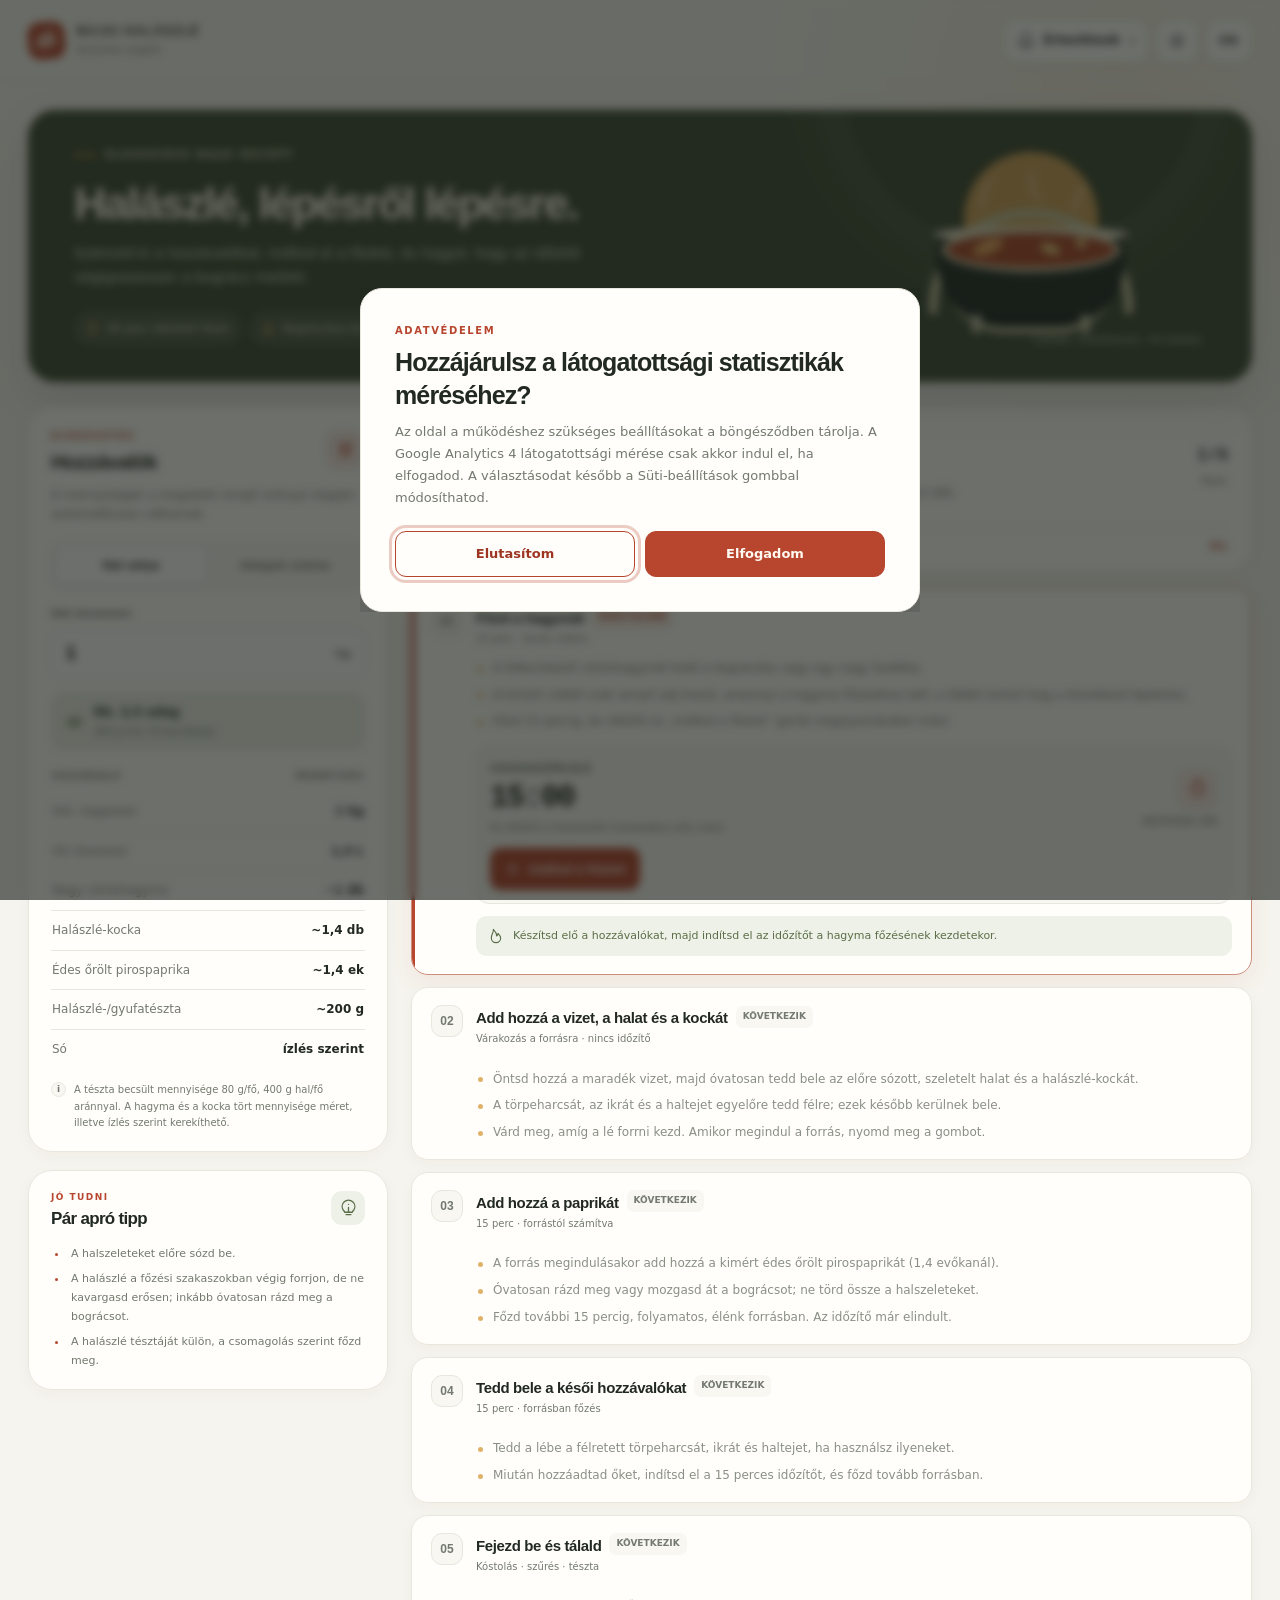
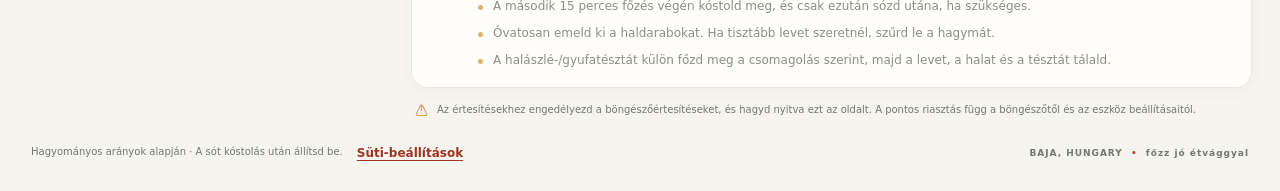
==== commit 5055ee57: "Added Google analytics" ====
--- a/index.html
+++ b/index.html
@@ -115,8 +115,27 @@
       </section>
     </section>
 
-    <footer class="page-footer"><span data-i18n="footerText">Hagyományos arányok alapján · A sót kóstolás után állítsd be.</span><span>BAJA, HUNGARY <span class="footer-dot">•</span> <span data-i18n="footerMade">főzz jó étvággyal</span></span></footer>
+    <footer class="page-footer">
+      <span class="footer-notes">
+        <span data-i18n="footerText">Hagyományos arányok alapján · A sót kóstolás után állítsd be.</span>
+        <span class="footer-privacy-links">
+          <button type="button" id="cookieSettingsLink" class="text-button" data-i18n="cookieSettingsLink">Süti-beállítások</button>
+        </span>
+      </span>
+      <span>BAJA, HUNGARY <span class="footer-dot">•</span> <span data-i18n="footerMade">főzz jó étvággyal</span></span>
+    </footer>
   </main>
+  <dialog id="cookieConsent" class="cookie-consent" aria-labelledby="cookieConsentTitle" aria-describedby="cookieConsentDescription">
+    <div class="cookie-consent-card">
+      <span class="cookie-consent-kicker" data-i18n="cookieKicker">ADATVÉDELEM</span>
+      <h2 id="cookieConsentTitle" data-i18n="cookieTitle">Hozzájárulsz a látogatottsági statisztikák méréséhez?</h2>
+      <p id="cookieConsentDescription" data-i18n="cookieDescription">Az oldal a működéshez szükséges beállításokat a böngésződben tárolja. A Google Analytics 4 látogatottsági mérése csak akkor indul el, ha elfogadod. A választásodat később a Süti-beállítások gombbal módosíthatod.</p>
+      <div class="cookie-consent-actions">
+        <button type="button" id="cookieRejectButton" class="cookie-button cookie-button-secondary" autofocus data-i18n="cookieReject">Elutasítom</button>
+        <button type="button" id="cookieAcceptButton" class="cookie-button cookie-button-primary" data-i18n="cookieAccept">Elfogadom</button>
+      </div>
+    </div>
+  </dialog>
   <div id="toast" class="toast" role="status" aria-live="polite"></div>
 </body>
 </html>
--- a/styles.css
+++ b/styles.css
@@ -307,3 +307,54 @@
 @media (prefers-reduced-motion: reduce) {
   *, *::before, *::after { scroll-behavior: auto !important; animation-duration: .01ms !important; transition-duration: .01ms !important; }
 }
+
+.cookie-consent {
+  width: min(560px, calc(100vw - 28px));
+  max-width: none;
+  max-height: calc(100vh - 28px);
+  padding: 0;
+  overflow: auto;
+  color: var(--text);
+  background: transparent;
+  border: 0;
+}
+.cookie-consent::backdrop { background: rgba(18, 23, 19, .62); backdrop-filter: blur(4px); }
+.cookie-consent-card {
+  padding: clamp(22px, 5vw, 34px);
+  background: var(--surface);
+  border: 1px solid var(--line);
+  border-radius: 22px;
+  box-shadow: 0 24px 80px rgba(0, 0, 0, .24);
+}
+.cookie-consent-kicker { display: block; margin-bottom: 8px; color: var(--accent); font-size: 10px; font-weight: 800; letter-spacing: .16em; }
+.cookie-consent-card h2 { margin: 0 0 10px; font-size: clamp(20px, 4vw, 25px); line-height: 1.3; letter-spacing: -.035em; }
+.cookie-consent-card p { margin: 0; color: var(--muted); font-size: 13px; line-height: 1.7; }
+.text-button { color: var(--accent-strong); font-size: 12px; font-weight: 700; text-underline-offset: 3px; }
+.cookie-consent-actions { display: grid; grid-template-columns: 1fr 1fr; gap: 10px; margin-top: 22px; }
+.cookie-button {
+  min-height: 46px;
+  padding: 10px 16px;
+  border: 1px solid var(--accent);
+  border-radius: 11px;
+  font-size: 13px;
+  font-weight: 800;
+  cursor: pointer;
+  transition: transform .15s ease, background .15s ease, border-color .15s ease;
+}
+.cookie-button:hover { transform: translateY(-1px); }
+.cookie-button-primary { color: #fffaf2; background: var(--accent); }
+.cookie-button-primary:hover { background: var(--accent-strong); border-color: var(--accent-strong); }
+.cookie-button-secondary { color: var(--accent-strong); background: var(--surface); }
+.cookie-button-secondary:hover { background: var(--accent-soft); }
+.text-button { padding: 0; border: 0; background: transparent; font-family: inherit; cursor: pointer; text-decoration: underline; }
+.footer-notes { display: flex; align-items: flex-start; flex-wrap: wrap; gap: 7px 14px; }
+.footer-privacy-links { display: inline-flex; align-items: center; flex-wrap: wrap; gap: 5px 12px; }
+
+@media (max-width: 680px) {
+  .cookie-consent-card { padding: 21px 18px; border-radius: 18px; }
+  .cookie-consent-card p { font-size: 12px; }
+  .cookie-consent-actions { gap: 8px; margin-top: 18px; }
+  .cookie-button { min-height: 46px; padding: 8px; }
+  .page-footer { align-items: flex-start; }
+  .footer-notes { display: grid; }
+}
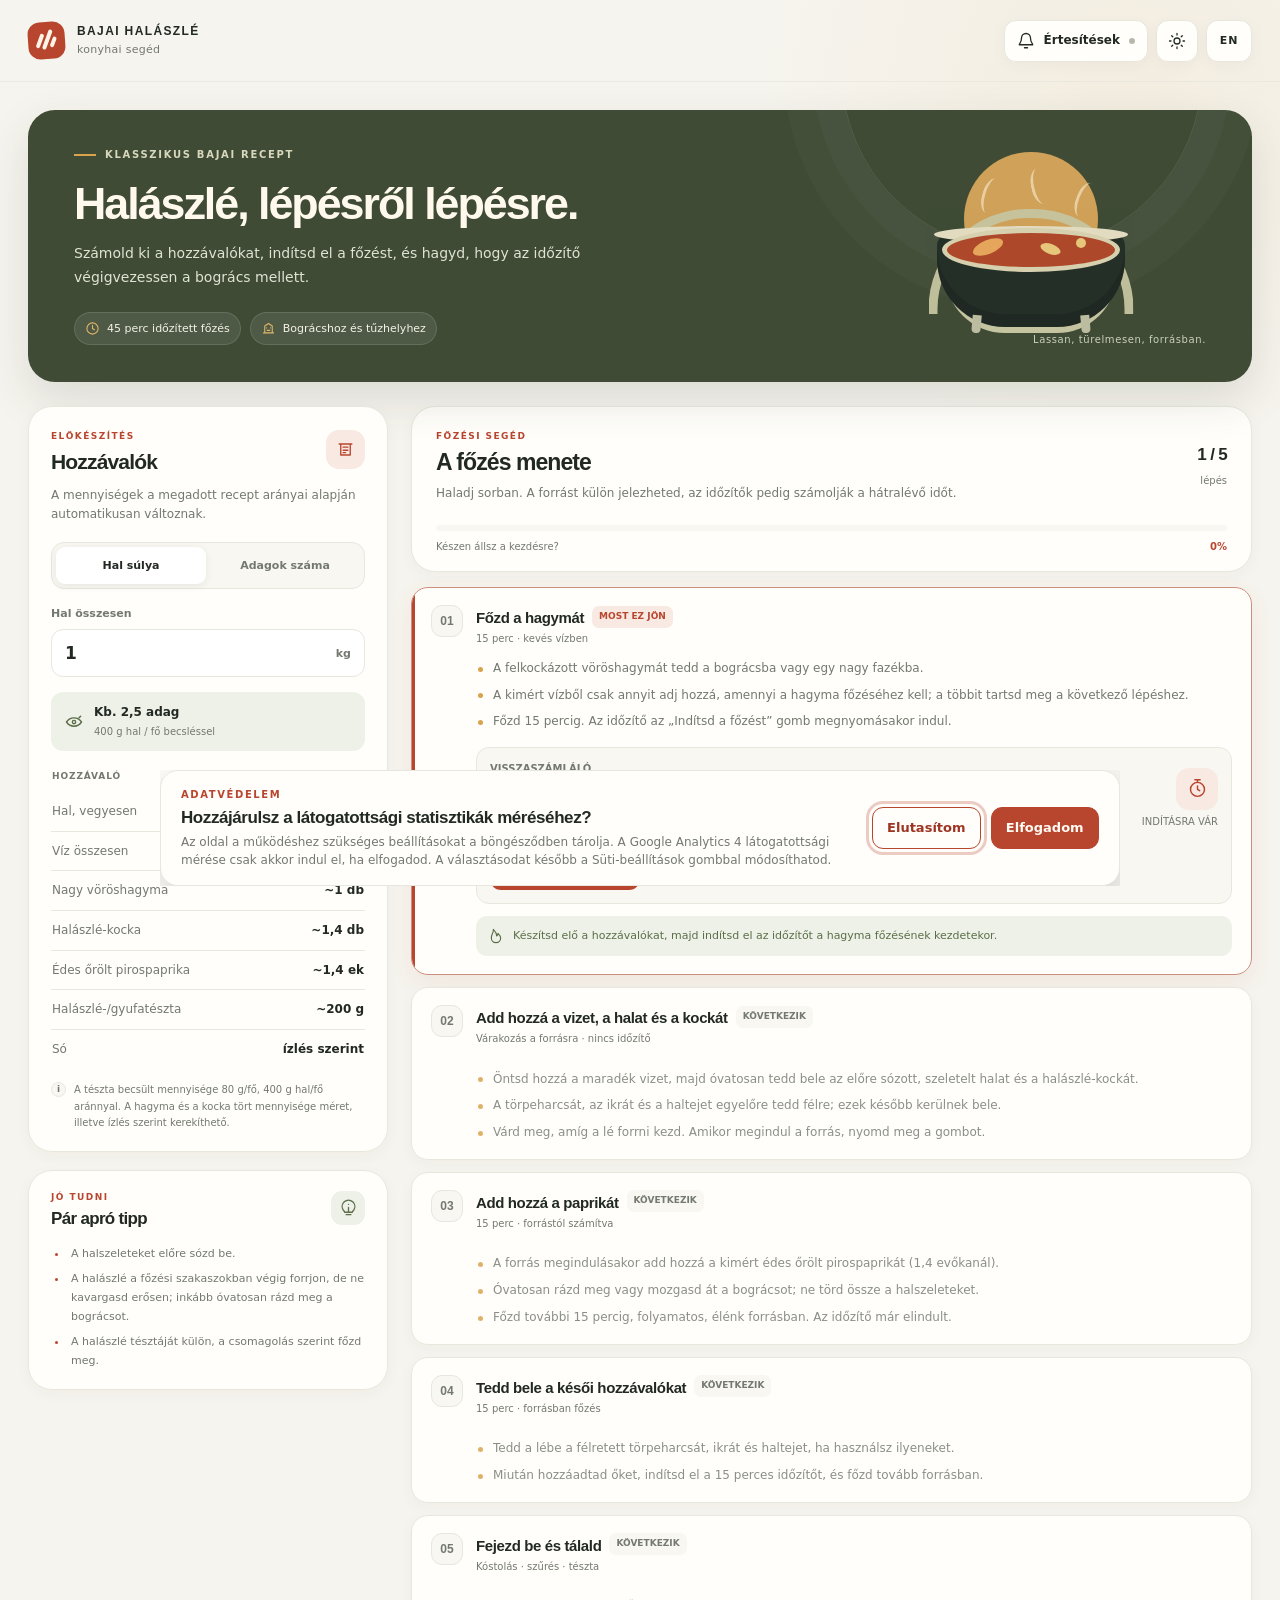
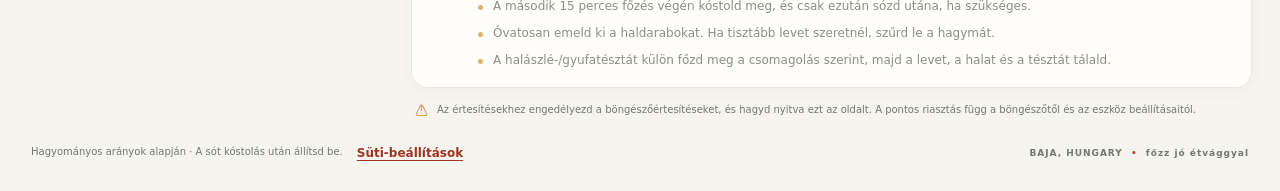
==== commit 91410456: "cookieConsent dialog" ====
--- a/index.html
+++ b/index.html
@@ -131,7 +131,7 @@
       <h2 id="cookieConsentTitle" data-i18n="cookieTitle">Hozzájárulsz a látogatottsági statisztikák méréséhez?</h2>
       <p id="cookieConsentDescription" data-i18n="cookieDescription">Az oldal a működéshez szükséges beállításokat a böngésződben tárolja. A Google Analytics 4 látogatottsági mérése csak akkor indul el, ha elfogadod. A választásodat később a Süti-beállítások gombbal módosíthatod.</p>
       <div class="cookie-consent-actions">
-        <button type="button" id="cookieRejectButton" class="cookie-button cookie-button-secondary" autofocus data-i18n="cookieReject">Elutasítom</button>
+        <button type="button" id="cookieRejectButton" class="cookie-button cookie-button-secondary" data-i18n="cookieReject">Elutasítom</button>
         <button type="button" id="cookieAcceptButton" class="cookie-button cookie-button-primary" data-i18n="cookieAccept">Elfogadom</button>
       </div>
     </div>
--- a/styles.css
+++ b/styles.css
@@ -309,31 +309,40 @@
 }
 
 .cookie-consent {
-  width: min(560px, calc(100vw - 28px));
+  position: fixed;
+  inset: auto 14px max(14px, env(safe-area-inset-bottom));
+  z-index: 30;
+  width: min(960px, calc(100vw - 28px));
   max-width: none;
   max-height: calc(100vh - 28px);
+  max-height: calc(100dvh - 28px);
+  margin: 0 auto;
   padding: 0;
   overflow: auto;
   color: var(--text);
   background: transparent;
   border: 0;
 }
-.cookie-consent::backdrop { background: rgba(18, 23, 19, .62); backdrop-filter: blur(4px); }
 .cookie-consent-card {
-  padding: clamp(22px, 5vw, 34px);
+  display: grid;
+  grid-template-columns: minmax(0, 1fr) auto;
+  align-items: center;
+  column-gap: 24px;
+  row-gap: 4px;
+  padding: 16px 20px;
   background: var(--surface);
   border: 1px solid var(--line);
-  border-radius: 22px;
-  box-shadow: 0 24px 80px rgba(0, 0, 0, .24);
-}
-.cookie-consent-kicker { display: block; margin-bottom: 8px; color: var(--accent); font-size: 10px; font-weight: 800; letter-spacing: .16em; }
-.cookie-consent-card h2 { margin: 0 0 10px; font-size: clamp(20px, 4vw, 25px); line-height: 1.3; letter-spacing: -.035em; }
-.cookie-consent-card p { margin: 0; color: var(--muted); font-size: 13px; line-height: 1.7; }
+  border-radius: 18px;
+  box-shadow: 0 12px 36px rgba(0, 0, 0, .18);
+}
+.cookie-consent-kicker { grid-column: 1; color: var(--accent); font-size: 10px; font-weight: 800; letter-spacing: .16em; }
+.cookie-consent-card h2 { grid-column: 1; margin: 0; font-size: 17px; line-height: 1.3; letter-spacing: -.025em; }
+.cookie-consent-card p { grid-column: 1; margin: 0; color: var(--muted); font-size: 12px; line-height: 1.5; }
 .text-button { color: var(--accent-strong); font-size: 12px; font-weight: 700; text-underline-offset: 3px; }
-.cookie-consent-actions { display: grid; grid-template-columns: 1fr 1fr; gap: 10px; margin-top: 22px; }
+.cookie-consent-actions { grid-column: 2; grid-row: 1 / 4; display: grid; grid-template-columns: 1fr 1fr; gap: 10px; }
 .cookie-button {
-  min-height: 46px;
-  padding: 10px 16px;
+  min-height: 42px;
+  padding: 8px 14px;
   border: 1px solid var(--accent);
   border-radius: 11px;
   font-size: 13px;
@@ -351,10 +360,12 @@
 .footer-privacy-links { display: inline-flex; align-items: center; flex-wrap: wrap; gap: 5px 12px; }
 
 @media (max-width: 680px) {
-  .cookie-consent-card { padding: 21px 18px; border-radius: 18px; }
-  .cookie-consent-card p { font-size: 12px; }
-  .cookie-consent-actions { gap: 8px; margin-top: 18px; }
-  .cookie-button { min-height: 46px; padding: 8px; }
+  .cookie-consent { inset-inline: 10px; width: auto; }
+  .cookie-consent-card { grid-template-columns: minmax(0, 1fr); gap: 6px; padding: 14px; border-radius: 16px; }
+  .cookie-consent-card h2 { font-size: 16px; }
+  .cookie-consent-card p { font-size: 11px; }
+  .cookie-consent-actions { grid-column: 1; grid-row: auto; gap: 8px; margin-top: 4px; }
+  .cookie-button { min-height: 42px; padding: 8px; font-size: 12px; }
   .page-footer { align-items: flex-start; }
   .footer-notes { display: grid; }
 }
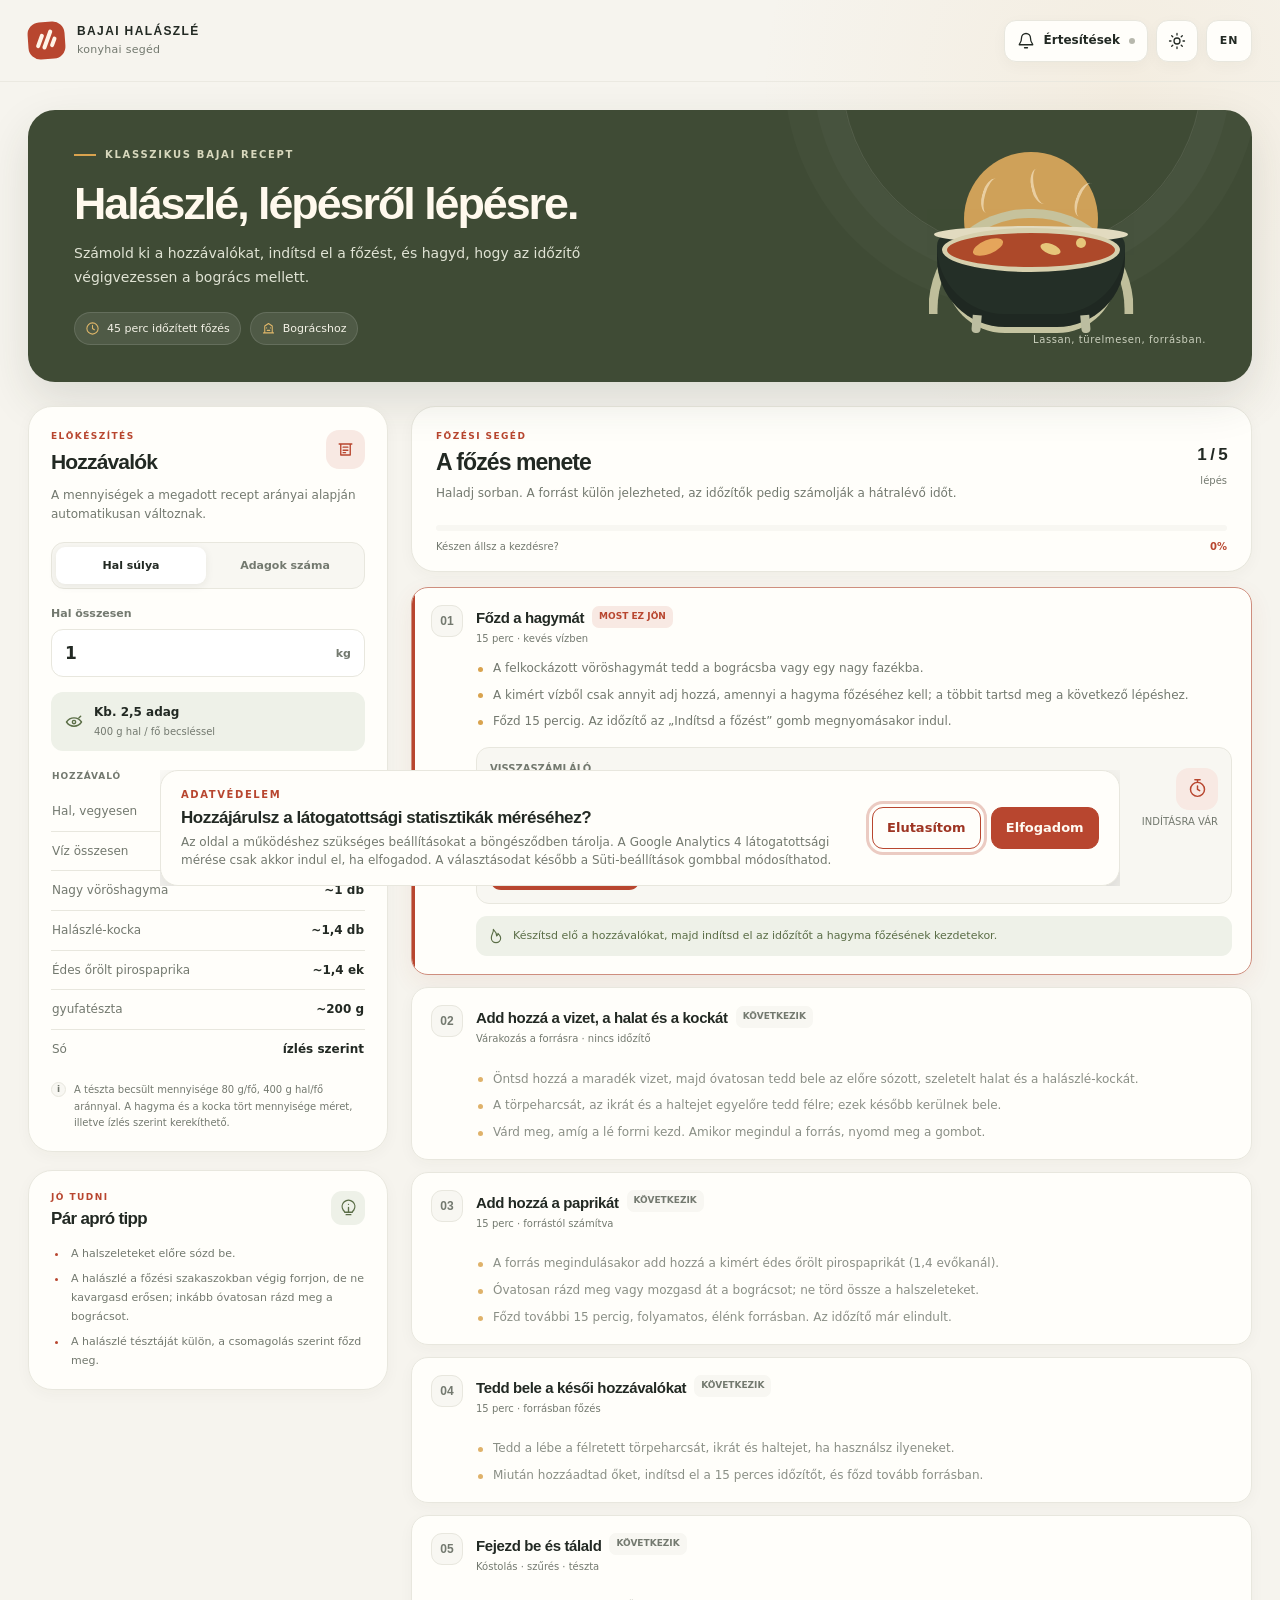
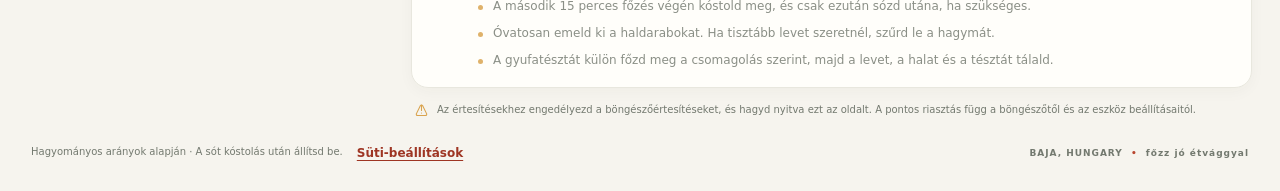
==== commit 8fb613e3: "cauldron" ====
--- a/index.html
+++ b/index.html
@@ -36,7 +36,7 @@
         <p class="hero-description" data-i18n="heroDescription">Számold ki a hozzávalókat, indítsd el a főzést, és hagyd, hogy az időzítő végigvezessen a bogrács mellett.</p>
         <div class="hero-meta">
           <span class="meta-chip"><svg viewBox="0 0 24 24" aria-hidden="true"><circle cx="12" cy="12" r="9"/><path d="M12 7v5l3 2"/></svg><span data-i18n="metaTime">45 perc időzített főzés</span></span>
-          <span class="meta-chip"><svg viewBox="0 0 24 24" aria-hidden="true"><path d="M4 19h16M6 19V8l6-4 6 4v11M9 11h.01M15 11h.01M10 15h4"/></svg><span data-i18n="metaBogracs">Bográcshoz és tűzhelyhez</span></span>
+          <span class="meta-chip"><svg viewBox="0 0 24 24" aria-hidden="true"><path d="M4 19h16M6 19V8l6-4 6 4v11M9 11h.01M15 11h.01M10 15h4"/></svg><span data-i18n="metaBogracs">Bográcshoz</span></span>
         </div>
       </div>
       <div class="hero-art" aria-hidden="true">
